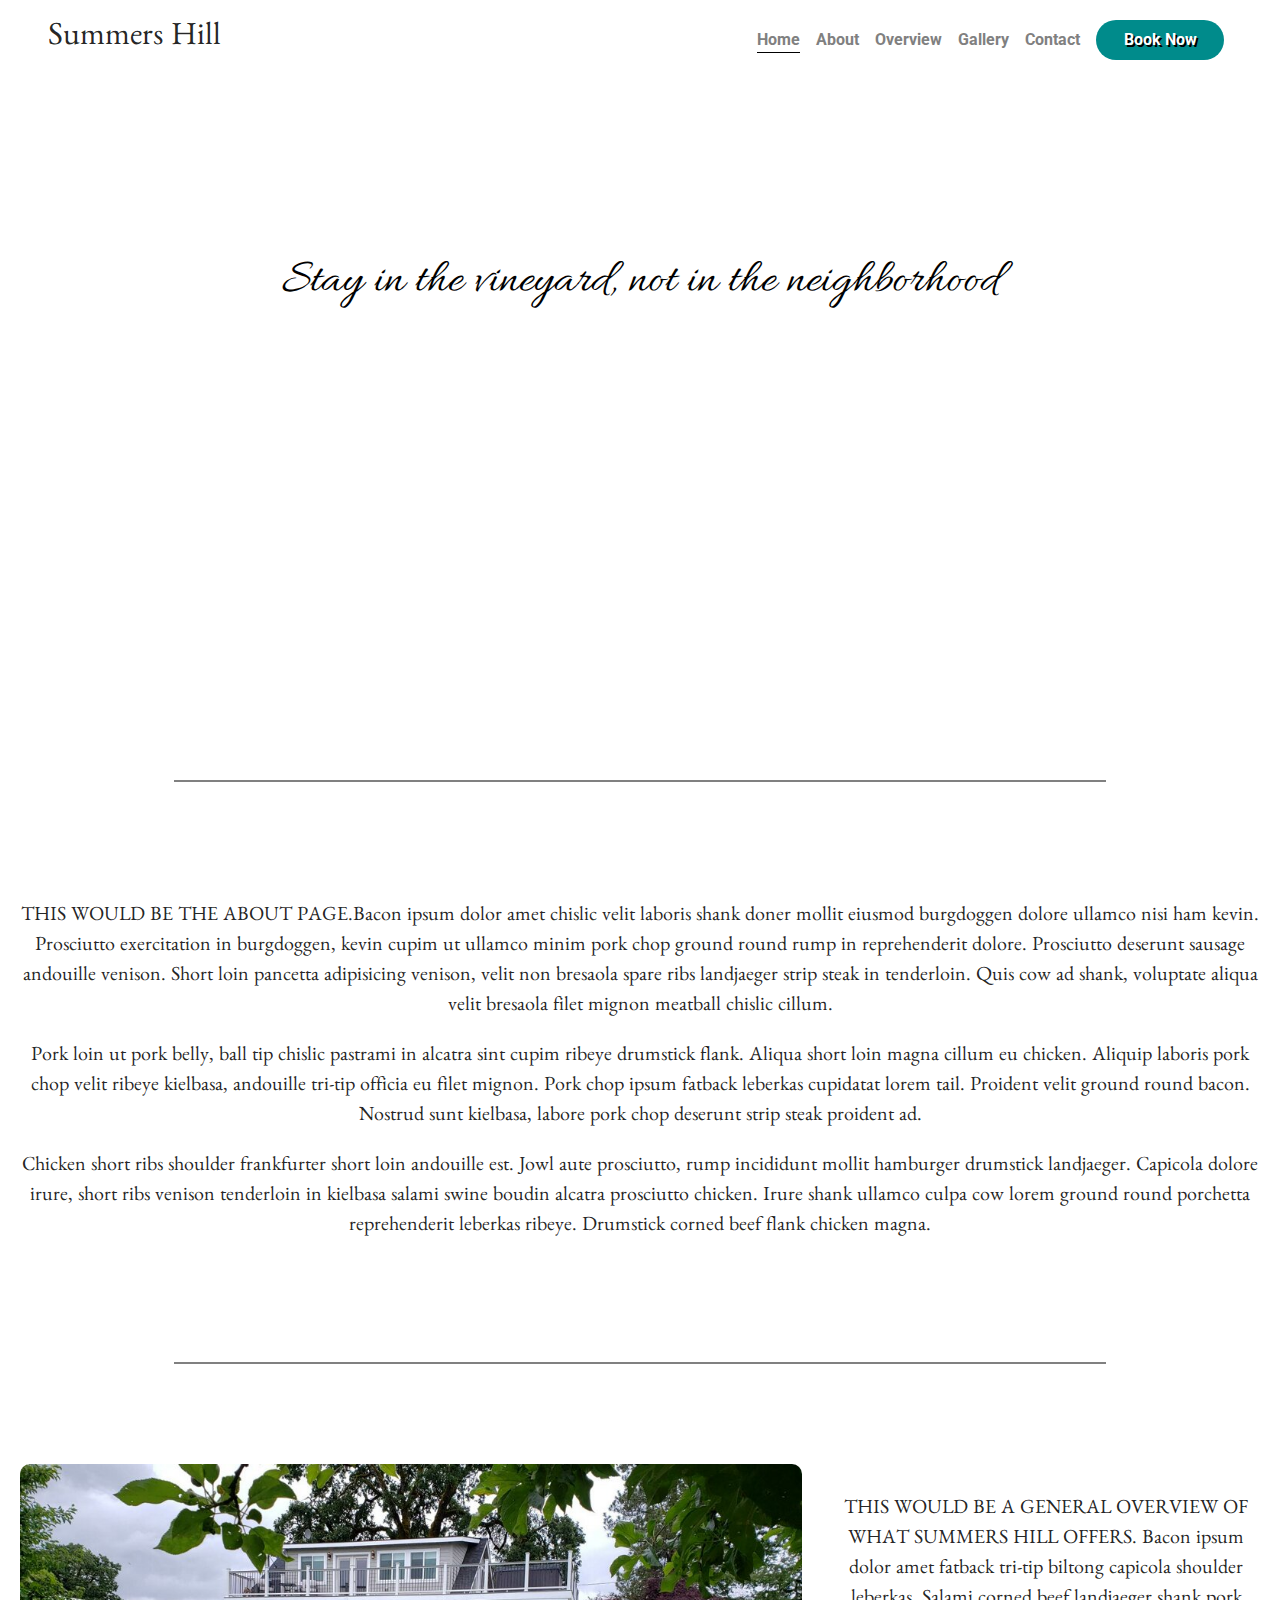
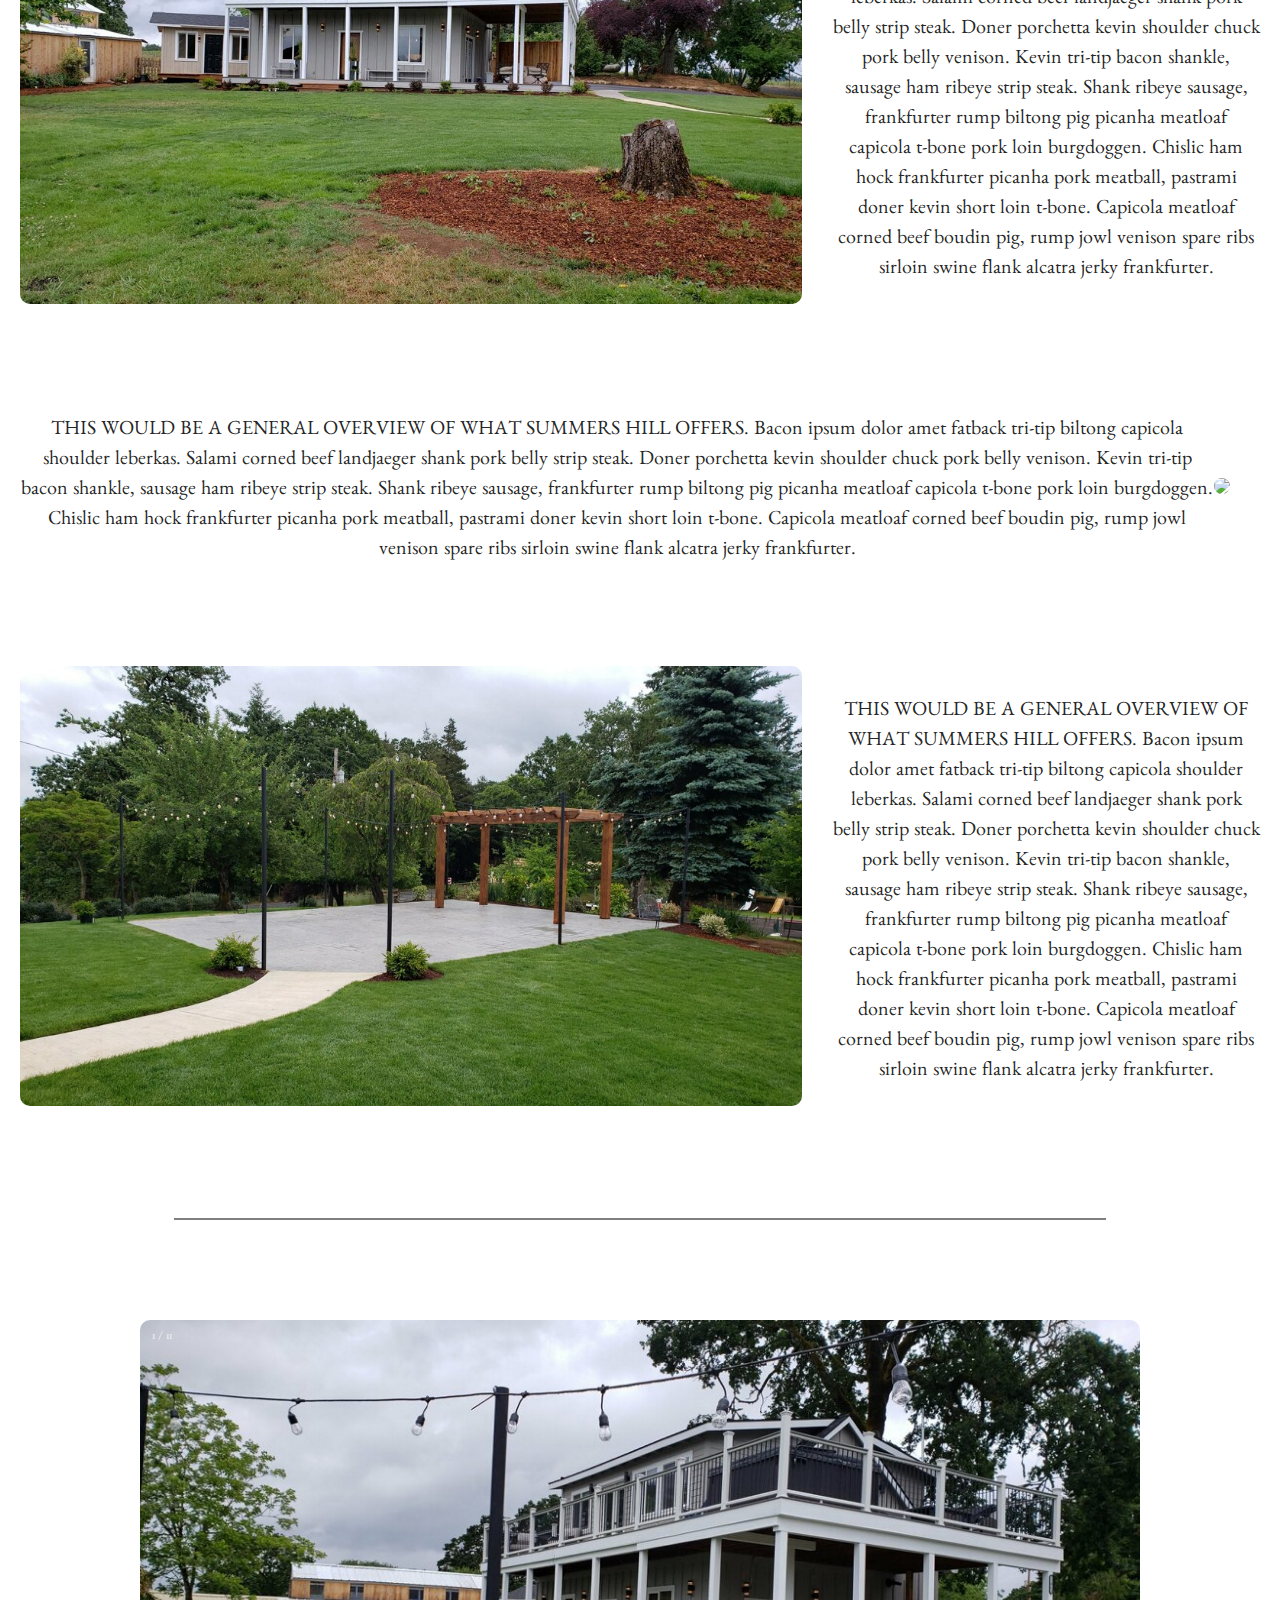
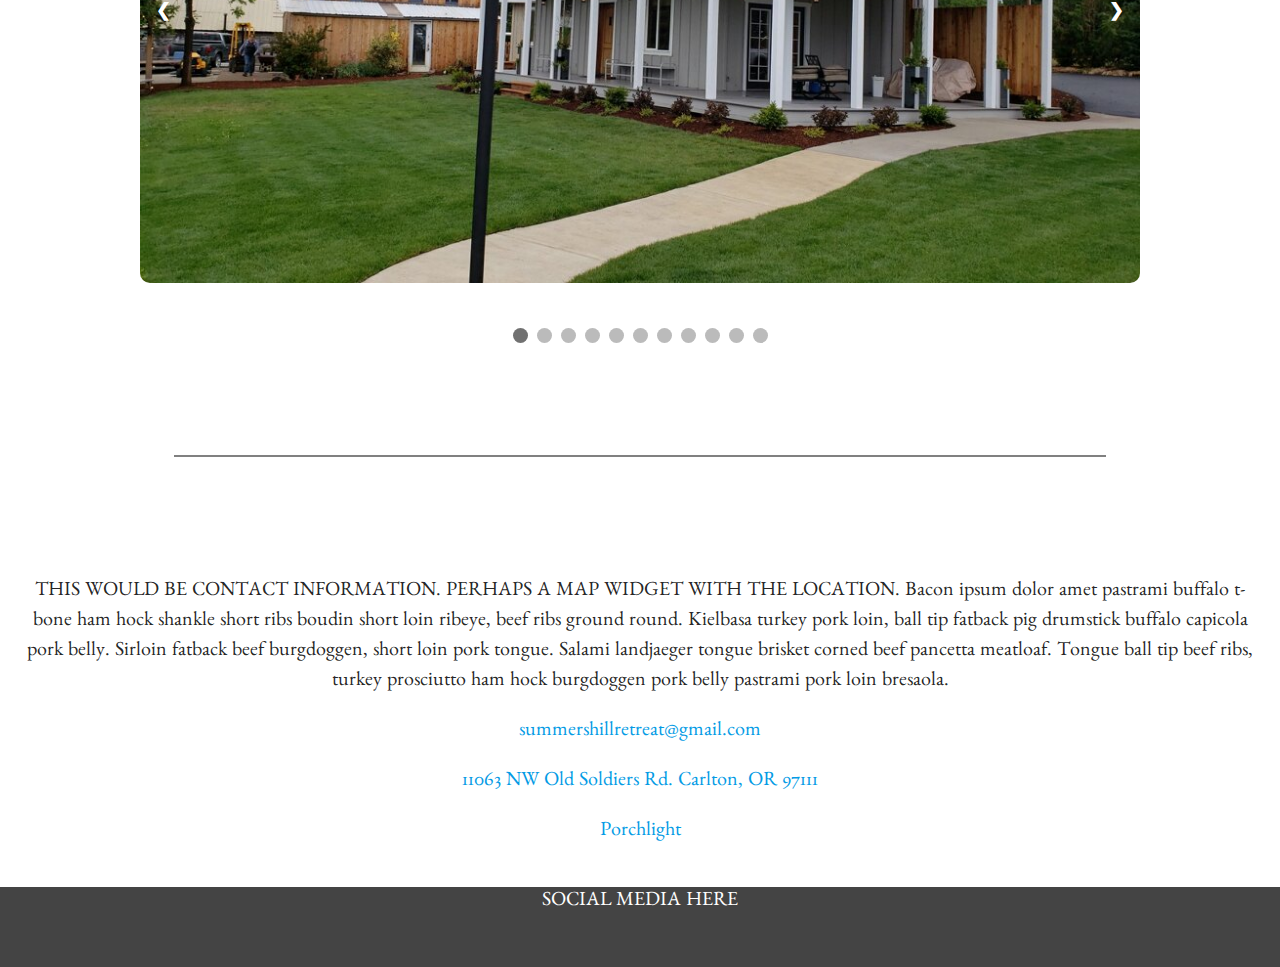
==== index.html @ 5afd0d0b "updated button size. corrected hover bug on mobile" ====
<!DOCTYPE html>
<html lang="en">
<head>
	<meta charset="utf-8">
	<meta name="viewport" content="width=device-width, initial-scale=1" />
	<link rel="stylesheet" href="https://cdnjs.cloudflare.com/ajax/libs/materialize/1.0.0/css/materialize.min.css">
	<link rel="preconnect" href="https://fonts.googleapis.com">
	<link rel="preconnect" href="https://fonts.gstatic.com" crossorigin>
	<link href="https://fonts.googleapis.com/css2?family=Allura&family=Benne&family=Roboto:wght@100;700&display=swap" rel="stylesheet"> 
	<link href="https://fonts.googleapis.com/icon?family=Material+Icons" rel="stylesheet">
	<link rel="stylesheet" href="css/normalize.css">
	<link rel="stylesheet" type="text/css" href="css/index.css">
	<meta name="viewport" content="width=device-width, initial-scale=1.0">
	<title></title>
</head>

<body  id="home" class="body">
	<div class="header">
		<div class="header-name">Summers Hill</div>
		<a href="#" data-target="mobile-demo" class="sidenav-trigger"><i class="side-nav-menu material-icons">menu</i></a>
		<ul id="nav">
			<li class="nav-item selected"><a href="#home">Home</a></li>
			<li class="nav-item"><a href="#about">About</a></li>
			<li class="nav-item"><a href="#overview">Overview</a></li>
			<li class="nav-item"><a href="#gallery">Gallery</a></li>
			<!-- NO REVIEWS YET
			<li class="nav-item"><a href="#reviews">Reviews</li> -->

			<li class="nav-item"><a href="#contact">Contact</a></li>
			<li id="nav-book-now"><a target="_blank" href="http://www.stayporchlight.com/summershill">Book Now</a></li>
		</ul>
	</div>
	<ul class="sidenav" id="mobile-demo">
		<li class="nav-item-header">Summers Hill<i class="side-nav-close sidenav-close material-icons">clear</i></li>
		<li class="nav-item"><a class="sidenav-close" href="#home">Home</a></li>
		<li class="nav-item"><a class="sidenav-close" href="#about">About</a></li>
		<li class="nav-item"><a class="sidenav-close" href="#overview">Overview</a></li>
		<li class="nav-item"><a class="sidenav-close" href="#gallery">Gallery</a></li>
		<!-- NO REVIEWS YET
		<li class="nav-item"><a class="sidenav-close" href="#reviews">Reviews</li> -->

		<li class="nav-item"><a class="sidenav-close" href="#contact">Contact</a></li>
		<li class="nav-item nav-book-now"><a class="sidenav-close" target="_blank" href="http://www.stayporchlight.com/summershill">Book Now</a></li>
	  </ul>
	  
	<div class="content">
		<section id="welcome">
			<p class="welcome-sign">Stay in the vineyard, not in the neighborhood</p>
		</section>
		<hr style="margin: 5em auto;"/>
		<section id="about">
			<p>THIS WOULD BE THE ABOUT PAGE.Bacon ipsum dolor amet chislic velit laboris shank doner mollit eiusmod burgdoggen dolore ullamco nisi ham kevin. Prosciutto exercitation in burgdoggen, kevin cupim ut ullamco minim pork chop ground round rump in reprehenderit dolore. Prosciutto deserunt sausage andouille venison. Short loin pancetta adipisicing venison, velit non bresaola spare ribs landjaeger strip steak in tenderloin. Quis cow ad shank, voluptate aliqua velit bresaola filet mignon meatball chislic cillum.</p>

			<p>Pork loin ut pork belly, ball tip chislic pastrami in alcatra sint cupim ribeye drumstick flank. Aliqua short loin magna cillum eu chicken. Aliquip laboris pork chop velit ribeye kielbasa, andouille tri-tip officia eu filet mignon. Pork chop ipsum fatback leberkas cupidatat lorem tail. Proident velit ground round bacon. Nostrud sunt kielbasa, labore pork chop deserunt strip steak proident ad.</p>
			
			<p>Chicken short ribs shoulder frankfurter short loin andouille est. Jowl aute prosciutto, rump incididunt mollit hamburger drumstick landjaeger. Capicola dolore irure, short ribs venison tenderloin in kielbasa salami swine boudin alcatra prosciutto chicken. Irure shank ullamco culpa cow lorem ground round porchetta reprehenderit leberkas ribeye. Drumstick corned beef flank chicken magna.</p>
		</section>
		<hr />
		<section id="overview">
			<div class="overview-content">        
				<div class="overview-image-container">
					<img src="./lib/assets/image4.jpg" class="overview-image"/>
				</div>
				<div class="overview-text">
					<p>THIS WOULD BE A GENERAL OVERVIEW OF WHAT SUMMERS HILL OFFERS. Bacon ipsum dolor amet fatback tri-tip biltong capicola shoulder leberkas. Salami corned beef landjaeger shank pork belly strip steak. Doner porchetta kevin shoulder chuck pork belly venison. Kevin tri-tip bacon shankle, sausage ham ribeye strip steak. Shank ribeye sausage, frankfurter rump biltong pig picanha meatloaf capicola t-bone pork loin burgdoggen. Chislic ham hock frankfurter picanha pork meatball, pastrami doner kevin short loin t-bone. Capicola meatloaf corned beef boudin pig, rump jowl venison spare ribs sirloin swine flank alcatra jerky frankfurter.</p>
				</div>
		   </div>
		   <div class="overview-content">        
				<div class="overview-text">
					<p>THIS WOULD BE A GENERAL OVERVIEW OF WHAT SUMMERS HILL OFFERS. Bacon ipsum dolor amet fatback tri-tip biltong capicola shoulder leberkas. Salami corned beef landjaeger shank pork belly strip steak. Doner porchetta kevin shoulder chuck pork belly venison. Kevin tri-tip bacon shankle, sausage ham ribeye strip steak. Shank ribeye sausage, frankfurter rump biltong pig picanha meatloaf capicola t-bone pork loin burgdoggen. Chislic ham hock frankfurter picanha pork meatball, pastrami doner kevin short loin t-bone. Capicola meatloaf corned beef boudin pig, rump jowl venison spare ribs sirloin swine flank alcatra jerky frankfurter.</p>
				</div>
				<div class="overview-image-container">
					<img src="./lib/assets/image1.jpg" class="overview-image overview-wierd-image overview-image-small"/>
				</div>
	   		</div>
			<div class="overview-content">        
				<div class="overview-image-container">
					<img src="./lib/assets/image3.jpg" class="overview-image"/>
				</div>
				<div class="overview-text">
					<!-- PERHAPS WHAT TO DO IN THE AREA -->
					<p>THIS WOULD BE A GENERAL OVERVIEW OF WHAT SUMMERS HILL OFFERS. Bacon ipsum dolor amet fatback tri-tip biltong capicola shoulder leberkas. Salami corned beef landjaeger shank pork belly strip steak. Doner porchetta kevin shoulder chuck pork belly venison. Kevin tri-tip bacon shankle, sausage ham ribeye strip steak. Shank ribeye sausage, frankfurter rump biltong pig picanha meatloaf capicola t-bone pork loin burgdoggen. Chislic ham hock frankfurter picanha pork meatball, pastrami doner kevin short loin t-bone. Capicola meatloaf corned beef boudin pig, rump jowl venison spare ribs sirloin swine flank alcatra jerky frankfurter.</p>
				</div>
		   </div>
		</section>
		<hr/>
		<section id="gallery">
			<!-- Slideshow container -->
			<div class="slideshow-container">

			<!-- Full-width images with number and caption text -->
			<div class="mySlides fade">
				<div class="numbertext">1 / 11</div>
				<img src="./lib/assets/image16.jpg" class="slide-image">
			</div>

			<div class="mySlides fade">
				<div class="numbertext">2 / 11</div>
				<img src="./lib/assets/image13.jpg" class="slide-image">
			</div>
			<div class="mySlides fade">
				<div class="numbertext">3/ 11</div>
				<img src="./lib/assets/image17.jpg" class="slide-image">
			</div>
			<div class="mySlides fade">
				<div class="numbertext">4 / 11</div>
				<img src="./lib/assets/image5.jpg" class="slide-image">
			</div>
			<div class="mySlides fade">
				<div class="numbertext">5 / 11</div>
				<img src="./lib/assets/image14.jpg" class="slide-image">
			</div>
			<div class="mySlides fade">
				<div class="numbertext">6 / 11</div>
				<img src="./lib/assets/image6.jpg" class="slide-image">
			</div>
			<div class="mySlides fade">
				<div class="numbertext">7 / 11</div>
				<img src="./lib/assets/image7.jpg" class="slide-image">
			</div>
			<div class="mySlides fade">
				<div class="numbertext">8 / 11</div>
				<img src="./lib/assets/image9.jpg" class="slide-image">
			</div>
			<div class="mySlides fade">
				<div class="numbertext">9 / 11</div>
				<img src="./lib/assets/image10.jpg" class="slide-image">
			</div>
			<div class="mySlides fade">
				<div class="numbertext">10 / 11</div>
				<img src="./lib/assets/image11.jpg" class="slide-image">
			</div>
			<div class="mySlides fade">
				<div class="numbertext">11 / 11</div>
				<img src="./lib/assets/image12.jpg" class="slide-image">
			</div>
			<!-- THIS IS THE WRONG SIZE AND BORKS THE LAYOUT -->
			<!-- <div class="mySlides fade">
				<div class="numbertext">12 / 12</div>
				<img src="./lib//assets/image15.jpg" class="slide-image">
			</div> -->

			<!-- Next and previous buttons -->
			<a class="prev" onclick="plusSlides(-1)">&#10094;</a>
			<a class="next" onclick="plusSlides(1)">&#10095;</a>
			</div>
			<br>

			<!-- The dots/circles -->
			<div style="text-align:center">
			<span class="dot" onclick="currentSlide(1)"></span>
			<span class="dot" onclick="currentSlide(2)"></span>
			<span class="dot" onclick="currentSlide(3)"></span>
			<span class="dot" onclick="currentSlide(4)"></span>
			<span class="dot" onclick="currentSlide(5)"></span>
			<span class="dot" onclick="currentSlide(6)"></span>
			<span class="dot" onclick="currentSlide(7)"></span>
			<span class="dot" onclick="currentSlide(8)"></span>
			<span class="dot" onclick="currentSlide(9)"></span>
			<span class="dot" onclick="currentSlide(10)"></span>
			<span class="dot" onclick="currentSlide(11)"></span>
			<!-- <span class="dot" onclick="currentSlide(12)"></span> -->

			</div>
		</section>
		<!-- <hr />
		<section id="reviews">
			<p>review</p>
		</section> -->
		<hr />
		<section id="contact">
			<!-- GOOGLE MAPS API -->
			<p>THIS WOULD BE CONTACT INFORMATION. PERHAPS A MAP WIDGET WITH THE LOCATION. Bacon ipsum dolor amet pastrami buffalo t-bone ham hock shankle short ribs boudin short loin ribeye, beef ribs ground round. Kielbasa turkey pork loin, ball tip fatback pig drumstick buffalo capicola pork belly. Sirloin fatback beef burgdoggen, short loin pork tongue. Salami landjaeger tongue brisket corned beef pancetta meatloaf. Tongue ball tip beef ribs, turkey prosciutto ham hock burgdoggen pork belly pastrami pork loin bresaola.</p>
			<div class="contact-info">
				<p><a href="mailto:summershillretreat@gmail.com">summershillretreat@gmail.com</a></p>
				<p><a target="_blank" href="http://maps.google.com/maps?q=11063%20NW%20Old%20Soldiers%20Rd.%20Carlton%2C%20OR%2097111%0A%20%20%0A%0A%0A%20%20%0A%0A%0A">11063 NW Old Soldiers Rd. Carlton, OR 97111</a></p>
				<p><a target="_blank" href="http://www.stayporchlight.com/summershill">Porchlight</a></p>
			</div>
			
		</section>
		<div id="toTop" class="icon-container">
			<div class="scrollBox">
				<i class="fas fa-chevron-up scrollToTop"></i>
			</div>
		</div>
	</div>
	<section class="footer">
		<p class="footer-social-media">SOCIAL MEDIA HERE</p>
	</section>
</body>
<script src="https://kit.fontawesome.com/b9767f36ed.js" crossorigin="anonymous"></script>
<script src="https://code.jquery.com/jquery-3.6.0.min.js" integrity="sha256-/xUj+3OJU5yExlq6GSYGSHk7tPXikynS7ogEvDej/m4=" crossorigin="anonymous"></script>
<script src="https://code.jquery.com/ui/1.12.1/jquery-ui.min.js" integrity="sha256-VazP97ZCwtekAsvgPBSUwPFKdrwD3unUfSGVYrahUqU=" crossorigin="anonymous"></script>
<script src="https://cdnjs.cloudflare.com/ajax/libs/materialize/1.0.0/js/materialize.min.js"></script>
<script type="text/javascript" src="js/index.js"></script>
<script>
	let navParent = $('#nav');
	let lastKnownScrollPosition = 0;
	let ticking = false;

	// REMOVE THIS WHEN THE PROF PHOTOS COME IN
	if ($(window).width() >= 768 ) {
		$('.overview-wierd-image').removeClass('overview-image-small');
	} else {
		$('.overview-wierd-image').addClass('overview-image-small');
	}

	// THROTTLE FOR THE SCROLL FUNCTIONALITY
	document.addEventListener('scroll', function(e) {
	lastKnownScrollPosition = window.scrollY;

	if($(window).scrollTop() > 100) {
			$('#toTop').fadeIn("slow");
		} else if($(window).scrollTop() === 0) {
			$('#toTop').fadeOut("slow");
		}

	if (!ticking) {
		window.setTimeout(function() {
			onScroll(lastKnownScrollPosition);
			ticking = false;
		}, 500);

		ticking = true;
	}
	});

	$('.scrollToTop').click(function() {
		$(window).scrollTop(0);
	})

	if ($(window).width() >= 769) {
		$('.scrollToTop').hover( function() {
			$(this).data('bounce', true); bounce($(this));
		}, function() {
			$(this).data('bounce', false);
		});
	}

	function bounce($elem) {
		$elem.effect('bounce', { times: 1, distance: 5 }, 500, function() {
			if ($(this).data('bounce')) bounce($elem);
			else $elem.stop();
		});
	}
	
	$('.nav-item').click(function() {
		navParent.find('.selected').removeClass('selected');
		$(this).addClass('selected');
	})

	var slideIndex = 1;
	showSlides(slideIndex);
	
	// Next/previous controls
	function plusSlides(n) {
	  showSlides(slideIndex += n);
	}
	
	// Thumbnail image controls
	function currentSlide(n) {
	  showSlides(slideIndex = n);
	}
	
	function showSlides(n) {
	  var i;
	  var slides = document.getElementsByClassName("mySlides");
	  var dots = document.getElementsByClassName("dot");
	  if (n > slides.length) {slideIndex = 1}
	  if (n < 1) {slideIndex = slides.length}
	  for (i = 0; i < slides.length; i++) {
		  slides[i].style.display = "none";
	  }
	  for (i = 0; i < dots.length; i++) {
		  dots[i].className = dots[i].className.replace(" active", "");
	  }
	  slides[slideIndex-1].style.display = "block";
	  dots[slideIndex-1].className += " active";
	}
		

	function onScroll(scrollPos){
		$('.nav-item').each(function () {
			var currLink = $(this);
			var refElement = $(currLink.find("a").attr("href"));
			if (refElement.position().top <= scrollPos + 300 && refElement.position().top + refElement.height() > scrollPos) {
				$('.nav-item').removeClass("selected");
				currLink.addClass("selected");
			}
			else{
				currLink.removeClass("selected");
			}
		});
		/* POSSIBLE HIDDEN HAMBURGER MENU ON SCROLL */
		// if ($(window).scrollTop() !== 0) {
		// 	$(".scroll-header").fadeTo(100, 1);
		// } else {
		// 	$(".scroll-header").fadeTo(100, 0)
		// }

		// THIS BREAKS SCROLL. DIG INTO IT FURTHER AND OPTIMIZE IT
		// if($('.nav-item').hasClass('selected')) {
			// const location = window.location.toString().split('#')[0];
        	// window.history.replaceState(null, null, location + $('.nav-item a').attr('href'));
			// window.location.hash = $('.nav-item a').attr('href');
		// }

	}

</script>
</html>
---- css/index.css ----
@media screen and (min-width: 320px) {
	* {
		box-sizing:border-box
	}
	hr {
		width: 75%;
		border: solid .5px gray;
		margin: 3em auto 3em auto;
	}
	.icon-container {
		padding-bottom: 2em;
		margin-top: 1em;
		text-align: center;
	}
	#toTop {
	    position: fixed;
		bottom: 0;
		right: 0;
		margin: 0 2em 0 0;
	}
	.scrollBox {
		width: 2.5em;
		height: 2.5em;
		margin: 0 auto;
		border-radius: 50%;
		display: flex;
		align-items: center;
		justify-content: center;
		background-color: rgba(189,208,209,0.5);
	}
	.scrollToTop:hover {
		cursor: pointer;
	}
	/* .body {
		margin: 0 1em;
	} */
	#body, #welcome {
		display: flex;
	}
	.body {
		flex-direction: column;
		justify-content: space-evenly;
	}
	.header {
		flex-direction: column;
		justify-content: space-evenly;
	}
	.header {
		display: flex;
	}
	.header {
		z-index: 7;
		height: 5em;
		flex-direction: row;
		justify-content: space-between;
		align-items: center;
		/* position: sticky; */
		top: 0;
		background: rgba(255, 255, 255, .8);
		padding: 0 2em;
		border-radius: 10px;
	}
	.header-name {
		font-family: 'Benne', serif;
		font-size: x-large;
	}
	#nav {
		display: none;
	}
	.sidenav .nav-item-header {
		padding: 0 0 0 32px;
		font-family: 'Benne', serif;
		font-size: x-large;
		border-bottom: solid 2px darkgray;
		display: flex;
		flex-direction: row;
		justify-content: space-between;
		align-items: baseline;
		line-height: 2;
	}
	.side-nav-close {
		cursor: pointer;
	}
	.side-nav-menu {
		color: #757575;
	}
	.sidenav .nav-item {
		font-family: 'Benne', serif;
	}
	.sidenav .nav-item a {
		font-size: large;
	}
	.sidenav .nav-book-now {
		background: #008B8B;
	}
	.sidenav .nav-book-now a {
		color: #fff;
	}
	.content {
		margin: 0 1em;
		display: flex;
		flex-direction: column;
		justify-content: space-between;
		min-height: 60em;
		font-family: 'Benne', serif;
		font-size: 20px;
	}
	#welcome {
		display: -webkit-box;
		display: -webkit-flex;
		display: -moz-box;
		display: -ms-flexbox;
		-webkit-flex-align: center;
		-ms-flex-align: center;
		-webkit-align-items: center;
		align-items: center;
		background-image: url('../lib/assets/pexels-david-1277181.jpg');
		background-repeat:no-repeat;
		background-size:cover;
		background-position:center;
		height: 25em;
		border-radius: 10px;
	}
	.welcome-sign {
		font-family: 'Allura', cursive;
		color: black;
		font-size: xx-large;
		/* text-shadow: -1px 0 white, 0 1px white, 1px 0 white, 0 -1px white; */
		left: 0;
		position: absolute;
		text-align: center;
		top: 22%;
		width: 100%;
		padding: 0 1em 0 1em;
	}
	#about {
		text-align: center;
	}
	#overview {
		display: flex;
		align-items: center;
		flex-direction: column;
	}
	.overview-content {
		display: flex;
		justify-content: space-between;
		flex-direction: column;
		align-items: center; 
	}
	.overview-content:not(:first-child) {
		margin-top: 2em;
	}
	.overview-image {
		height: 10em;
		border-radius: 10px;
	}
	/* REMOVE THIS WHEN WE GET THE PRO PICS */
	.overview-image-small {
		width: 17.75em;
	}
	.overview-text {
		display: flex;
		align-items: center;
		flex-direction: column;
		text-align: center;
	}
	/* Slideshow container */
	.slideshow-container {
	max-width: 1000px;
	position: relative;
	margin: auto;
	}

	/* slide images */
	.slide-image {
		width: 100%;
		border-radius: 10px;
	}
	/* Hide the images by default */
	.mySlides {
	display: none;
	}

	/* Next & previous buttons */
	.prev, .next {
	cursor: pointer;
	position: absolute;
	top: 50%;
	width: auto;
	margin-top: -22px;
	padding: 16px;
	color: white;
	font-weight: bold;
	font-size: 18px;
	transition: 0.6s ease;
	border-radius: 0 3px 3px 0;
	user-select: none;
	}

	/* Position the "next button" to the right */
	.next {
	right: 0;
	border-radius: 3px 0 0 3px;
	}

	/* On hover, add a black background color with a little bit see-through */
	.prev:hover, .next:hover {
	background-color: rgba(0,0,0,0.8);
	}

	/* Caption text */
	/* .text {
	color: #f2f2f2;
	font-size: 15px;
	padding: 8px 12px;
	position: absolute;
	bottom: 8px;
	width: 100%;
	text-align: center;
	} */

	/* Number text (1/3 etc) */
	.numbertext {
	color: #f2f2f2;
	font-size: 12px;
	padding: 8px 12px;
	position: absolute;
	top: 0;
	}

	/* The dots/bullets/indicators */
	.dot {
	cursor: pointer;
	height: 15px;
	width: 15px;
	margin: 0 2px;
	background-color: #bbb;
	border-radius: 50%;
	display: inline-block;
	transition: background-color 0.6s ease;
	}

	.active, .dot:hover {
	background-color: #717171;
	}

	/* Fading animation */
	.fade {
	-webkit-animation-name: fade;
	-webkit-animation-duration: 1.5s;
	animation-name: fade;
	animation-duration: 1.5s;
	}

	@-webkit-keyframes fade {
	from {opacity: .4}
	to {opacity: 1}
	}

	@keyframes fade {
	from {opacity: .4}
	to {opacity: 1}
	}
	#contact {
		text-align: center;
	}
	.contact-info {
		width: 100%;
		text-align: center;
	}
	.footer {
		width: 100%;
		height: 5em;
		background-color: #444444;
		text-align: center;
	}
	.footer-social-media {
		font-family: 'Benne', serif;
		font-size: 20px;
		color: #fff;
	}
}

@media screen and (min-width: 769px) {
	hr {
		margin: 5em auto 5em auto;
	}
	.icon-container {
		padding-bottom: 2em;
		margin-top: 3em;
	}
	.header {
		margin: 0 1em;
	}
	.sidenav-trigger {
		display: none;
	}
	#nav {
		display: flex;
	}
	.header-name {
		font-size: xx-large;
	}
	/* POSSIBLE HIDDEN HAMBURGER MENU ON SCROLL */
	/* .scroll-header {
		margin: 0;
		opacity: 0;
		top: 0;
		position: sticky;
	} */
	.selected {
		border-bottom: 1px solid black;
	}
	.nav-item:not(.selected):after {    
		background: none repeat scroll 0 0 transparent;
		bottom: 0;
		content: "";
		display: block;
		height: 1px;
		left: 50%;
		background:black;
		transition: width 0.3s ease 0s, left 0.3s ease 0s;
		width: 0;
	}
	.nav-item:not(.selected):hover:after { 
		width: 100%; 
		left: 0; 
	}
	.header #nav {
		flex-direction: row;
		list-style: none;
		justify-content: space-between;
		padding: 0;
		align-items: baseline;
	}
	.header #nav .nav-item, #nav-book-now {
		margin: 0 .5em;
		font-family: 'Roboto', sans-serif;
		font-weight: 700;
	}
	.header #nav .nav-item a, #nav-book-now a {
		text-decoration: none;
		color: gray;
	}
	#nav-book-now {
		cursor: pointer;
		background: #008B8B;
		padding: .5em;
		border-radius: 25px;
		width: 8em;
		text-align: center;
		transition: all .125s;
	}
	#nav-book-now:hover {
		-webkit-filter: brightness(0.8);
		-moz-filter: brightness(0.8);
		filter: brightness(0.8);
	}
	#nav-book-now a {
		color: #fff;
		text-shadow: 2px 2px black;
	}
	#welcome {
		height: 30em;
	}
	.welcome-sign {
		font-size: xxx-large;
		padding: 0;
	}
	.overview-image {
		height: 22em;
	}
	.overview-content {
		flex-direction: row;
		max-width: 75em;
	}
	.overview-content:not(:first-child) {
		margin-top: 4em;
	}
	.overview-image-container {
		margin-right: 1.5em;
	}

}
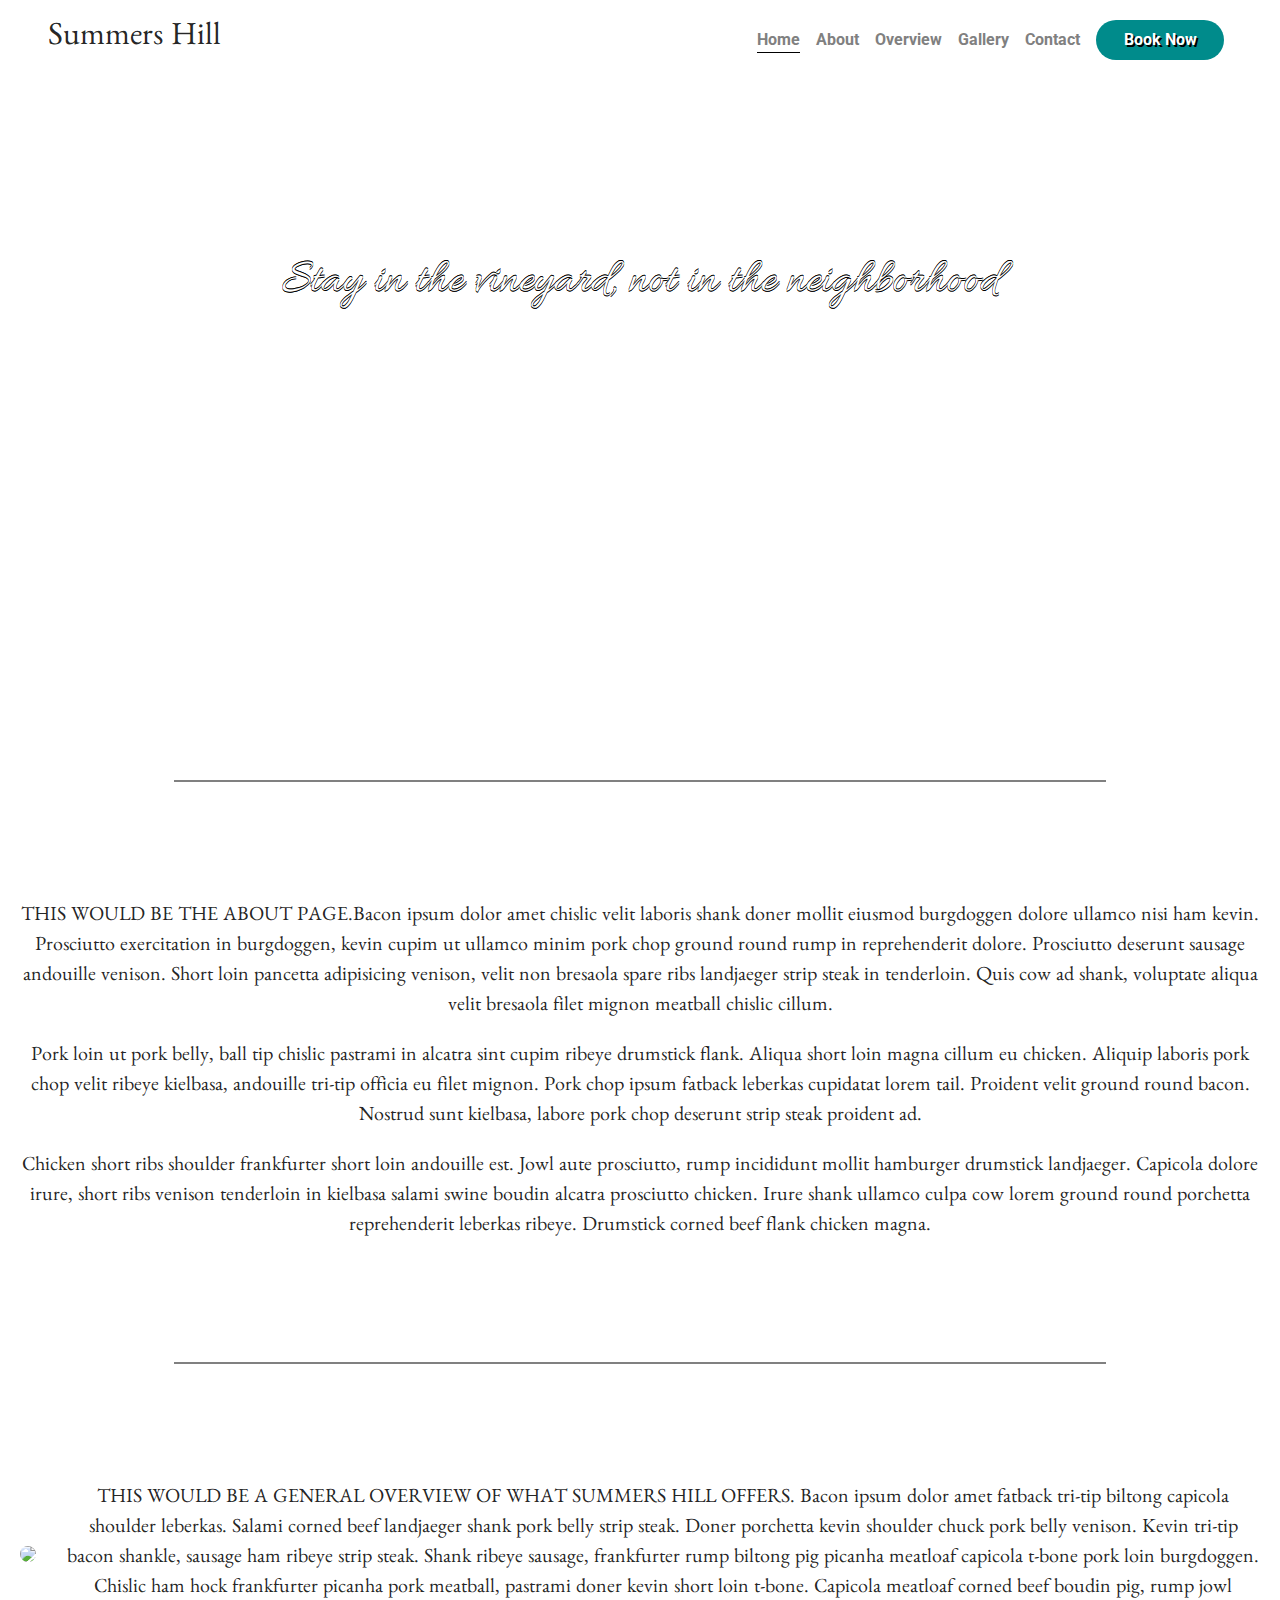
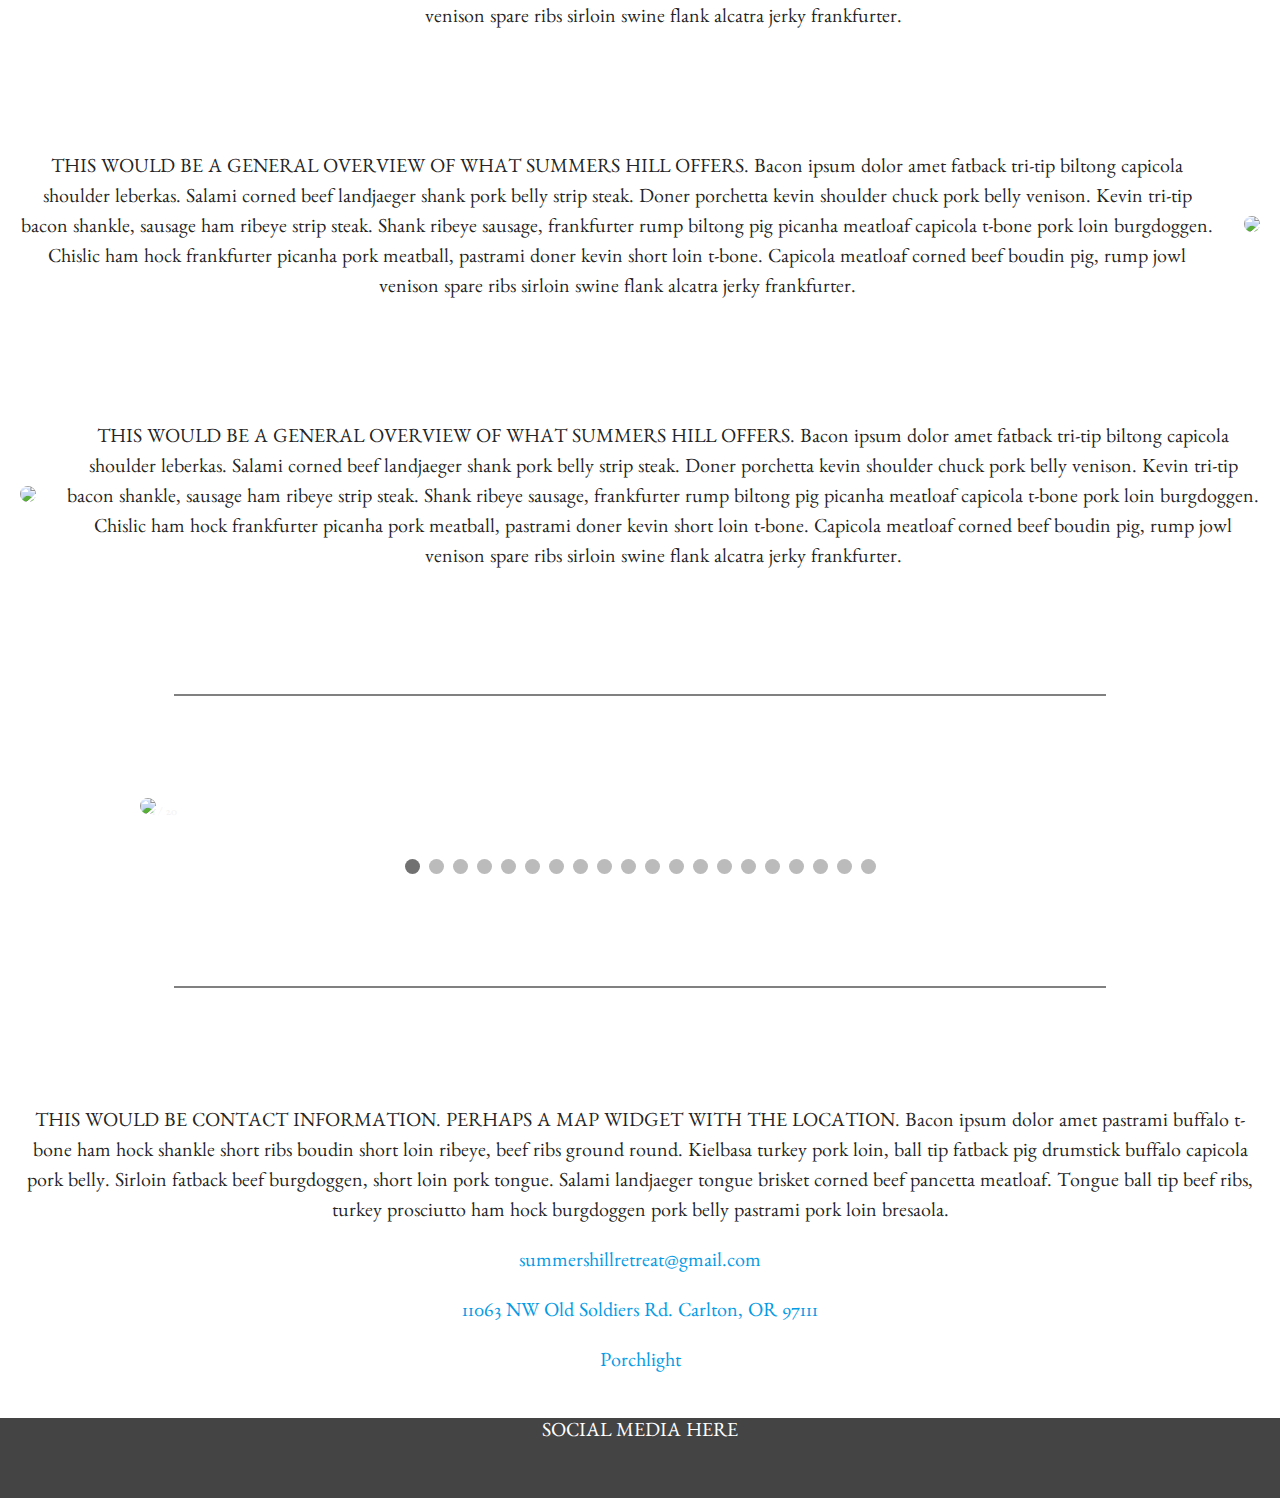
==== commit b91d2e8a: "updated images. tweaked sidenav" ====
--- a/index.html
+++ b/index.html
@@ -10,8 +10,15 @@
 	<link href="https://fonts.googleapis.com/icon?family=Material+Icons" rel="stylesheet">
 	<link rel="stylesheet" href="css/normalize.css">
 	<link rel="stylesheet" type="text/css" href="css/index.css">
+	<link rel="apple-touch-icon" sizes="60x60" href="./lib/assets/favicon_package_v0.16/apple-touch-icon.png">
+	<link rel="icon" type="image/png" sizes="32x32" href="./lib/assets/favicon_package_v0.16/favicon-32x32.png">
+	<link rel="icon" type="image/png" sizes="16x16" href="./lib/assets/favicon_package_v0.16/favicon-16x16.png">
+	<link rel="manifest" href="./lib/assets/favicon_package_v0.16/site.webmanifest">
+	<link rel="mask-icon" href="./lib/assets/favicon_package_v0.16/safari-pinned-tab.svg" color="#5bbad5">
+	<meta name="msapplication-TileColor" content="#da532c">
+	<meta name="theme-color" content="#ffffff">	
 	<meta name="viewport" content="width=device-width, initial-scale=1.0">
-	<title></title>
+	<title>Summers Hill Wine Country Retreat</title>
 </head>
 
 <body  id="home" class="body">
@@ -31,7 +38,8 @@
 		</ul>
 	</div>
 	<ul class="sidenav" id="mobile-demo">
-		<li class="nav-item-header">Summers Hill<i class="side-nav-close sidenav-close material-icons">clear</i></li>
+		<!-- REMOVED 'X' <i class="side-nav-close sidenav-close material-icons">clear</i> -->
+		<li class="nav-item-header">Summers Hill</li>
 		<li class="nav-item"><a class="sidenav-close" href="#home">Home</a></li>
 		<li class="nav-item"><a class="sidenav-close" href="#about">About</a></li>
 		<li class="nav-item"><a class="sidenav-close" href="#overview">Overview</a></li>
@@ -58,8 +66,8 @@
 		<hr />
 		<section id="overview">
 			<div class="overview-content">        
-				<div class="overview-image-container">
-					<img src="./lib/assets/image4.jpg" class="overview-image"/>
+				<div class="overview-image-container-right">
+					<img src="./lib/assets/Tony Gambino Photography-1014.jpg" class="overview-image"/>
 				</div>
 				<div class="overview-text">
 					<p>THIS WOULD BE A GENERAL OVERVIEW OF WHAT SUMMERS HILL OFFERS. Bacon ipsum dolor amet fatback tri-tip biltong capicola shoulder leberkas. Salami corned beef landjaeger shank pork belly strip steak. Doner porchetta kevin shoulder chuck pork belly venison. Kevin tri-tip bacon shankle, sausage ham ribeye strip steak. Shank ribeye sausage, frankfurter rump biltong pig picanha meatloaf capicola t-bone pork loin burgdoggen. Chislic ham hock frankfurter picanha pork meatball, pastrami doner kevin short loin t-bone. Capicola meatloaf corned beef boudin pig, rump jowl venison spare ribs sirloin swine flank alcatra jerky frankfurter.</p>
@@ -69,13 +77,13 @@
 				<div class="overview-text">
 					<p>THIS WOULD BE A GENERAL OVERVIEW OF WHAT SUMMERS HILL OFFERS. Bacon ipsum dolor amet fatback tri-tip biltong capicola shoulder leberkas. Salami corned beef landjaeger shank pork belly strip steak. Doner porchetta kevin shoulder chuck pork belly venison. Kevin tri-tip bacon shankle, sausage ham ribeye strip steak. Shank ribeye sausage, frankfurter rump biltong pig picanha meatloaf capicola t-bone pork loin burgdoggen. Chislic ham hock frankfurter picanha pork meatball, pastrami doner kevin short loin t-bone. Capicola meatloaf corned beef boudin pig, rump jowl venison spare ribs sirloin swine flank alcatra jerky frankfurter.</p>
 				</div>
-				<div class="overview-image-container">
-					<img src="./lib/assets/image1.jpg" class="overview-image overview-wierd-image overview-image-small"/>
+				<div class="overview-image-container-left">
+					<img src="./lib/assets/Tony Gambino Photography-1015.jpg" class="overview-image"/>
 				</div>
 	   		</div>
 			<div class="overview-content">        
-				<div class="overview-image-container">
-					<img src="./lib/assets/image3.jpg" class="overview-image"/>
+				<div class="overview-image-container-right">
+					<img src="./lib/assets/Tony Gambino Photography-1035.jpg" class="overview-image"/>
 				</div>
 				<div class="overview-text">
 					<!-- PERHAPS WHAT TO DO IN THE AREA -->
@@ -90,55 +98,86 @@
 
 			<!-- Full-width images with number and caption text -->
 			<div class="mySlides fade">
-				<div class="numbertext">1 / 11</div>
-				<img src="./lib/assets/image16.jpg" class="slide-image">
-			</div>
-
-			<div class="mySlides fade">
-				<div class="numbertext">2 / 11</div>
-				<img src="./lib/assets/image13.jpg" class="slide-image">
-			</div>
-			<div class="mySlides fade">
-				<div class="numbertext">3/ 11</div>
-				<img src="./lib/assets/image17.jpg" class="slide-image">
-			</div>
-			<div class="mySlides fade">
-				<div class="numbertext">4 / 11</div>
-				<img src="./lib/assets/image5.jpg" class="slide-image">
-			</div>
-			<div class="mySlides fade">
-				<div class="numbertext">5 / 11</div>
-				<img src="./lib/assets/image14.jpg" class="slide-image">
-			</div>
-			<div class="mySlides fade">
-				<div class="numbertext">6 / 11</div>
-				<img src="./lib/assets/image6.jpg" class="slide-image">
-			</div>
-			<div class="mySlides fade">
-				<div class="numbertext">7 / 11</div>
-				<img src="./lib/assets/image7.jpg" class="slide-image">
-			</div>
-			<div class="mySlides fade">
-				<div class="numbertext">8 / 11</div>
-				<img src="./lib/assets/image9.jpg" class="slide-image">
-			</div>
-			<div class="mySlides fade">
-				<div class="numbertext">9 / 11</div>
-				<img src="./lib/assets/image10.jpg" class="slide-image">
-			</div>
-			<div class="mySlides fade">
-				<div class="numbertext">10 / 11</div>
-				<img src="./lib/assets/image11.jpg" class="slide-image">
-			</div>
-			<div class="mySlides fade">
-				<div class="numbertext">11 / 11</div>
-				<img src="./lib/assets/image12.jpg" class="slide-image">
-			</div>
-			<!-- THIS IS THE WRONG SIZE AND BORKS THE LAYOUT -->
-			<!-- <div class="mySlides fade">
-				<div class="numbertext">12 / 12</div>
-				<img src="./lib//assets/image15.jpg" class="slide-image">
-			</div> -->
+				<div class="numbertext">1 / 20</div>
+				<img src="./lib/assets/Tony Gambino Photography-1001.jpg" class="slide-image">
+			</div>
+
+			<div class="mySlides fade">
+				<div class="numbertext">2 / 20</div>
+				<img src="./lib/assets/Tony Gambino Photography-1033.jpg" class="slide-image">
+			</div>
+			<div class="mySlides fade">
+				<div class="numbertext">3 / 20</div>
+				<img src="./lib/assets/Tony Gambino Photography-1034.jpg" class="slide-image">
+			</div>
+			<div class="mySlides fade">
+				<div class="numbertext">4 / 20</div>
+				<img src="./lib/assets/Tony Gambino Photography-1040.jpg" class="slide-image">
+			</div>
+			<div class="mySlides fade">
+				<div class="numbertext">5 / 20</div>
+				<img src="./lib/assets/Tony Gambino Photography-1042.jpg" class="slide-image">
+			</div>
+			<div class="mySlides fade">
+				<div class="numbertext">6 / 20</div>
+				<img src="./lib/assets/Tony Gambino Photography-1043.jpg" class="slide-image">
+			</div>
+			<div class="mySlides fade">
+				<div class="numbertext">7 / 20</div>
+				<img src="./lib/assets/Tony Gambino Photography-1044.jpg" class="slide-image">
+			</div>
+			<div class="mySlides fade">
+				<div class="numbertext">8 / 20</div>
+				<img src="./lib/assets/Tony Gambino Photography-1045.jpg" class="slide-image">
+			</div>
+			<div class="mySlides fade">
+				<div class="numbertext">9 / 20</div>
+				<img src="./lib/assets/Tony Gambino Photography-1046.jpg" class="slide-image">
+			</div>
+			<div class="mySlides fade">
+				<div class="numbertext">10 / 20</div>
+				<img src="./lib/assets/Tony Gambino Photography-1047.jpg" class="slide-image">
+			</div>
+			<div class="mySlides fade">
+				<div class="numbertext">11 / 20</div>
+				<img src="./lib/assets/Tony Gambino Photography-1048.jpg" class="slide-image">
+			</div>
+			<div class="mySlides fade">
+				<div class="numbertext">12 / 20</div>
+				<img src="./lib/assets/Tony Gambino Photography-1049.jpg" class="slide-image">
+			</div>
+			<div class="mySlides fade">
+				<div class="numbertext">13 / 20</div>
+				<img src="./lib/assets/Tony Gambino Photography-1050.jpg" class="slide-image">
+			</div>
+			<div class="mySlides fade">
+				<div class="numbertext">14 / 20</div>
+				<img src="./lib/assets/Tony Gambino Photography-1051.jpg" class="slide-image">
+			</div>
+			<div class="mySlides fade">
+				<div class="numbertext">15 / 20</div>
+				<img src="./lib/assets/Tony Gambino Photography-1052.jpg" class="slide-image">
+			</div>
+			<div class="mySlides fade">
+				<div class="numbertext">16 / 20</div>
+				<img src="./lib/assets/Tony Gambino Photography-1053.jpg" class="slide-image">
+			</div>
+			<div class="mySlides fade">
+				<div class="numbertext">17 / 20</div>
+				<img src="./lib/assets/Tony Gambino Photography-1054.jpg" class="slide-image">
+			</div>
+			<div class="mySlides fade">
+				<div class="numbertext">18 / 20</div>
+				<img src="./lib/assets/Tony Gambino Photography-1056.jpg" class="slide-image">
+			</div>
+			<div class="mySlides fade">
+				<div class="numbertext">20 / 20</div>
+				<img src="./lib/assets/Tony Gambino Photography-1058.jpg" class="slide-image">
+			</div>
+			<div class="mySlides fade">
+				<div class="numbertext">20 / 20</div>
+				<img src="./lib/assets/Tony Gambino Photography-1060.jpg" class="slide-image">
+			</div>
 
 			<!-- Next and previous buttons -->
 			<a class="prev" onclick="plusSlides(-1)">&#10094;</a>
@@ -159,6 +198,15 @@
 			<span class="dot" onclick="currentSlide(9)"></span>
 			<span class="dot" onclick="currentSlide(10)"></span>
 			<span class="dot" onclick="currentSlide(11)"></span>
+			<span class="dot" onclick="currentSlide(12)"></span>
+			<span class="dot" onclick="currentSlide(13)"></span>
+			<span class="dot" onclick="currentSlide(14)"></span>
+			<span class="dot" onclick="currentSlide(15)"></span>
+			<span class="dot" onclick="currentSlide(16)"></span>
+			<span class="dot" onclick="currentSlide(17)"></span>
+			<span class="dot" onclick="currentSlide(18)"></span>
+			<span class="dot" onclick="currentSlide(19)"></span>
+			<span class="dot" onclick="currentSlide(20)"></span>
 			<!-- <span class="dot" onclick="currentSlide(12)"></span> -->
 
 			</div>
@@ -169,6 +217,15 @@
 		</section> -->
 		<hr />
 		<section id="contact">
+			<!-- POSSIBLY ADD SOME IMAGES OF SURROUNDING CARLTON -->
+			<!-- <div class="contact-image-container">
+				<div>
+					<img src="./lib/assets/Tony Gambino Photography-1061.jpg" class="overview-image overview-wierd-image"/>
+				</div>
+				<div>
+					<img src="./lib/assets/Tony Gambino Photography-1062.jpg" class="overview-image overview-wierd-image"/>
+				</div>
+			</div> -->
 			<!-- GOOGLE MAPS API -->
 			<p>THIS WOULD BE CONTACT INFORMATION. PERHAPS A MAP WIDGET WITH THE LOCATION. Bacon ipsum dolor amet pastrami buffalo t-bone ham hock shankle short ribs boudin short loin ribeye, beef ribs ground round. Kielbasa turkey pork loin, ball tip fatback pig drumstick buffalo capicola pork belly. Sirloin fatback beef burgdoggen, short loin pork tongue. Salami landjaeger tongue brisket corned beef pancetta meatloaf. Tongue ball tip beef ribs, turkey prosciutto ham hock burgdoggen pork belly pastrami pork loin bresaola.</p>
 			<div class="contact-info">
@@ -198,13 +255,6 @@
 	let lastKnownScrollPosition = 0;
 	let ticking = false;
 
-	// REMOVE THIS WHEN THE PROF PHOTOS COME IN
-	if ($(window).width() >= 768 ) {
-		$('.overview-wierd-image').removeClass('overview-image-small');
-	} else {
-		$('.overview-wierd-image').addClass('overview-image-small');
-	}
-
 	// THROTTLE FOR THE SCROLL FUNCTIONALITY
 	document.addEventListener('scroll', function(e) {
 	lastKnownScrollPosition = window.scrollY;
@@ -225,15 +275,15 @@
 	}
 	});
 
-	$('.scrollToTop').click(function() {
+	$('.scrollBox').on("click", function() {
 		$(window).scrollTop(0);
 	})
 
 	if ($(window).width() >= 769) {
-		$('.scrollToTop').hover( function() {
-			$(this).data('bounce', true); bounce($(this));
+		$('.scrollBox').hover( function() {
+			$('.scrollToTop').data('bounce', true); bounce($('.scrollToTop'));
 		}, function() {
-			$(this).data('bounce', false);
+			$('.scrollToTop').data('bounce', false);
 		});
 	}
 
--- a/css/index.css
+++ b/css/index.css
@@ -28,7 +28,7 @@
 		justify-content: center;
 		background-color: rgba(189,208,209,0.5);
 	}
-	.scrollToTop:hover {
+	.scrollBox:hover {
 		cursor: pointer;
 	}
 	/* .body {
@@ -68,14 +68,10 @@
 		display: none;
 	}
 	.sidenav .nav-item-header {
-		padding: 0 0 0 32px;
+		padding: .5em 0 0 1em;
 		font-family: 'Benne', serif;
 		font-size: x-large;
 		border-bottom: solid 2px darkgray;
-		display: flex;
-		flex-direction: row;
-		justify-content: space-between;
-		align-items: baseline;
 		line-height: 2;
 	}
 	.side-nav-close {
@@ -114,7 +110,7 @@
 		-ms-flex-align: center;
 		-webkit-align-items: center;
 		align-items: center;
-		background-image: url('../lib/assets/pexels-david-1277181.jpg');
+		background-image: url('../lib/assets/Tony Gambino Photography-1016.jpg');
 		background-repeat:no-repeat;
 		background-size:cover;
 		background-position:center;
@@ -123,13 +119,14 @@
 	}
 	.welcome-sign {
 		font-family: 'Allura', cursive;
-		color: black;
+		color: #fff;
+		text-shadow: 0px -1px 0 #000, 0px -1px 0 #000, 0px 1px 0 #000, 0px 1px 0 #000;
 		font-size: xx-large;
 		/* text-shadow: -1px 0 white, 0 1px white, 1px 0 white, 0 -1px white; */
 		left: 0;
 		position: absolute;
 		text-align: center;
-		top: 22%;
+		top: 32%;
 		width: 100%;
 		padding: 0 1em 0 1em;
 	}
@@ -151,12 +148,8 @@
 		margin-top: 2em;
 	}
 	.overview-image {
-		height: 10em;
+		height: 11em;
 		border-radius: 10px;
-	}
-	/* REMOVE THIS WHEN WE GET THE PRO PICS */
-	.overview-image-small {
-		width: 17.75em;
 	}
 	.overview-text {
 		display: flex;
@@ -261,6 +254,10 @@
 	from {opacity: .4}
 	to {opacity: 1}
 	}
+	/* .contact-image-container {
+		display: flex;
+		flex-direction: column;
+	} */
 	#contact {
 		text-align: center;
 	}
@@ -366,6 +363,7 @@
 	.welcome-sign {
 		font-size: xxx-large;
 		padding: 0;
+		top: 22%;
 	}
 	.overview-image {
 		height: 22em;
@@ -377,8 +375,14 @@
 	.overview-content:not(:first-child) {
 		margin-top: 4em;
 	}
-	.overview-image-container {
+	.overview-image-container-right {
 		margin-right: 1.5em;
 	}
+	.overview-image-container-left {
+		margin-left: 1.5em;
+	}
+	/* .contact-image-container {
+		flex-direction: row;
+	} */
 
 }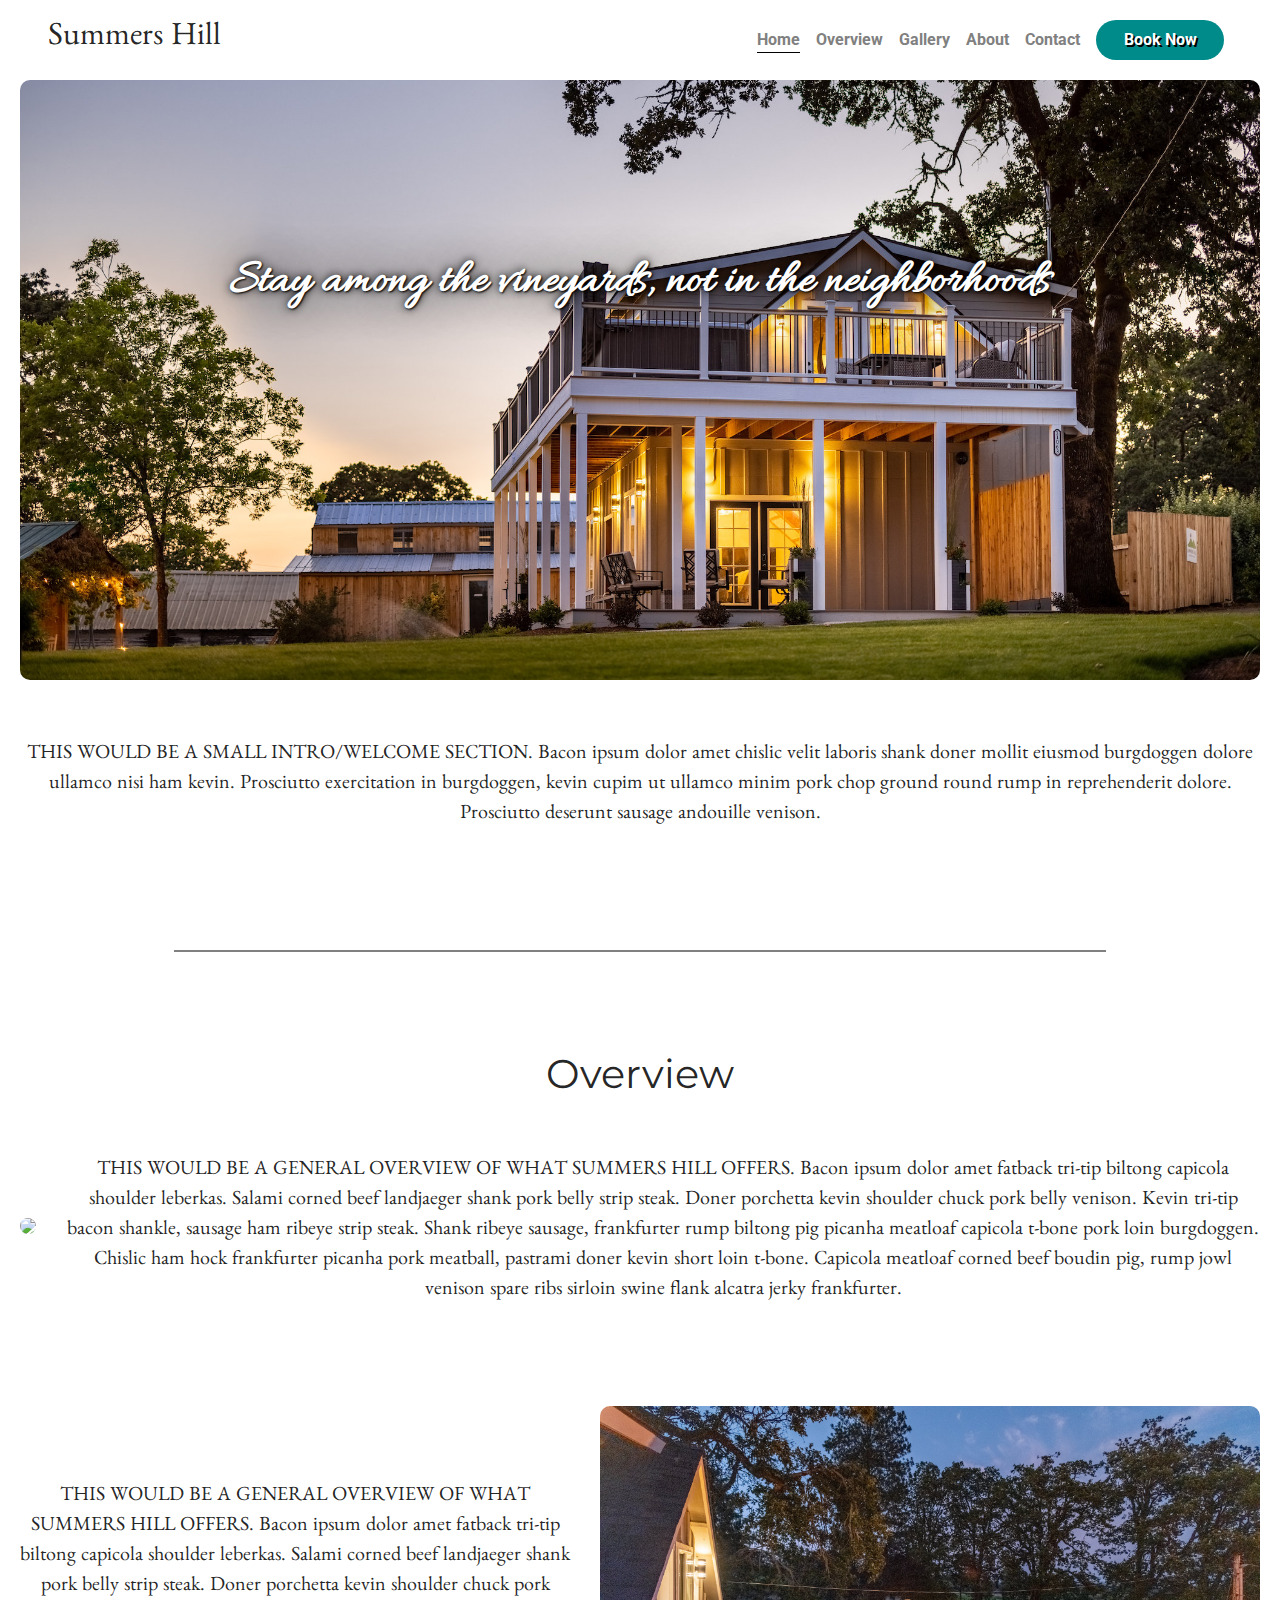
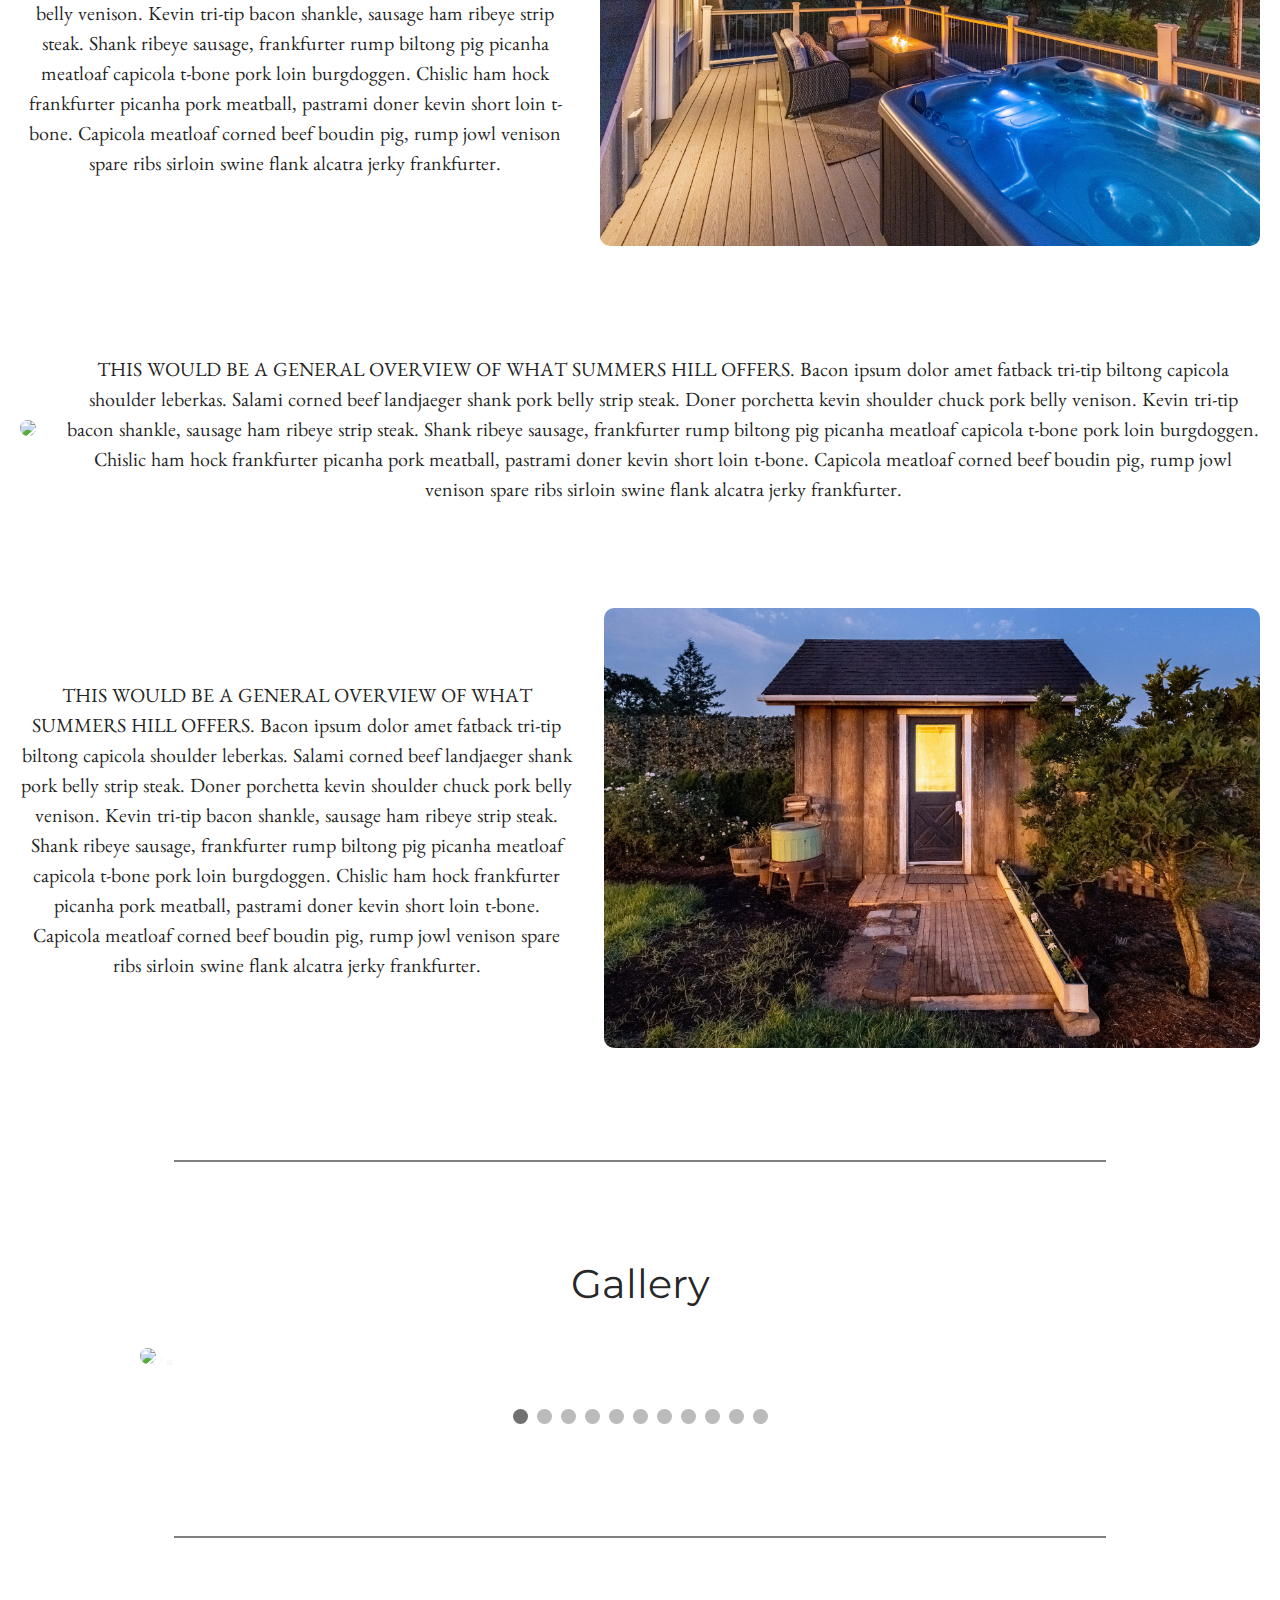
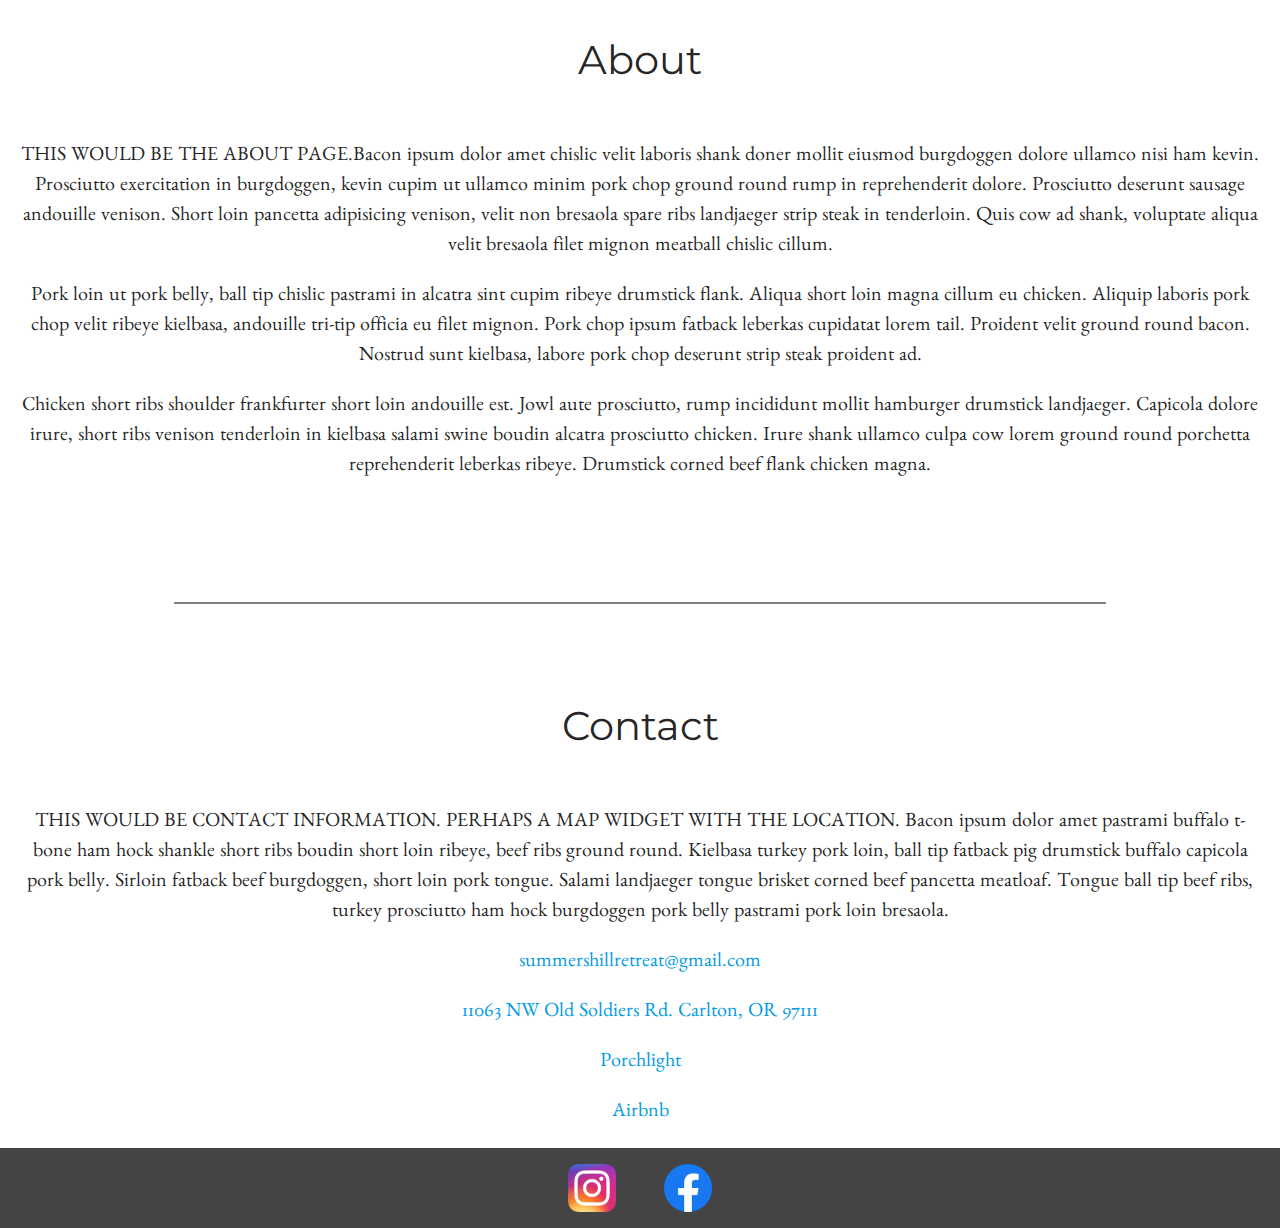
==== commit e55b83db: "added social, cleaned carousel, added headers, updated overview" ====
--- a/index.html
+++ b/index.html
@@ -6,7 +6,7 @@
 	<link rel="stylesheet" href="https://cdnjs.cloudflare.com/ajax/libs/materialize/1.0.0/css/materialize.min.css">
 	<link rel="preconnect" href="https://fonts.googleapis.com">
 	<link rel="preconnect" href="https://fonts.gstatic.com" crossorigin>
-	<link href="https://fonts.googleapis.com/css2?family=Allura&family=Benne&family=Roboto:wght@100;700&display=swap" rel="stylesheet"> 
+	<link href="https://fonts.googleapis.com/css2?family=Montserrat:wght@100&family=Allura&family=Benne&family=Roboto:wght@100;700&display=swap" rel="stylesheet"> 
 	<link href="https://fonts.googleapis.com/icon?family=Material+Icons" rel="stylesheet">
 	<link rel="stylesheet" href="css/normalize.css">
 	<link rel="stylesheet" type="text/css" href="css/index.css">
@@ -27,9 +27,9 @@
 		<a href="#" data-target="mobile-demo" class="sidenav-trigger"><i class="side-nav-menu material-icons">menu</i></a>
 		<ul id="nav">
 			<li class="nav-item selected"><a href="#home">Home</a></li>
-			<li class="nav-item"><a href="#about">About</a></li>
 			<li class="nav-item"><a href="#overview">Overview</a></li>
 			<li class="nav-item"><a href="#gallery">Gallery</a></li>
+			<li class="nav-item"><a href="#about">About</a></li>
 			<!-- NO REVIEWS YET
 			<li class="nav-item"><a href="#reviews">Reviews</li> -->
 
@@ -41,9 +41,9 @@
 		<!-- REMOVED 'X' <i class="side-nav-close sidenav-close material-icons">clear</i> -->
 		<li class="nav-item-header">Summers Hill</li>
 		<li class="nav-item"><a class="sidenav-close" href="#home">Home</a></li>
-		<li class="nav-item"><a class="sidenav-close" href="#about">About</a></li>
 		<li class="nav-item"><a class="sidenav-close" href="#overview">Overview</a></li>
 		<li class="nav-item"><a class="sidenav-close" href="#gallery">Gallery</a></li>
+		<li class="nav-item"><a class="sidenav-close" href="#about">About</a></li>
 		<!-- NO REVIEWS YET
 		<li class="nav-item"><a class="sidenav-close" href="#reviews">Reviews</li> -->
 
@@ -53,19 +53,15 @@
 	  
 	<div class="content">
 		<section id="welcome">
-			<p class="welcome-sign">Stay in the vineyard, not in the neighborhood</p>
-		</section>
-		<hr style="margin: 5em auto;"/>
-		<section id="about">
-			<p>THIS WOULD BE THE ABOUT PAGE.Bacon ipsum dolor amet chislic velit laboris shank doner mollit eiusmod burgdoggen dolore ullamco nisi ham kevin. Prosciutto exercitation in burgdoggen, kevin cupim ut ullamco minim pork chop ground round rump in reprehenderit dolore. Prosciutto deserunt sausage andouille venison. Short loin pancetta adipisicing venison, velit non bresaola spare ribs landjaeger strip steak in tenderloin. Quis cow ad shank, voluptate aliqua velit bresaola filet mignon meatball chislic cillum.</p>
-
-			<p>Pork loin ut pork belly, ball tip chislic pastrami in alcatra sint cupim ribeye drumstick flank. Aliqua short loin magna cillum eu chicken. Aliquip laboris pork chop velit ribeye kielbasa, andouille tri-tip officia eu filet mignon. Pork chop ipsum fatback leberkas cupidatat lorem tail. Proident velit ground round bacon. Nostrud sunt kielbasa, labore pork chop deserunt strip steak proident ad.</p>
-			
-			<p>Chicken short ribs shoulder frankfurter short loin andouille est. Jowl aute prosciutto, rump incididunt mollit hamburger drumstick landjaeger. Capicola dolore irure, short ribs venison tenderloin in kielbasa salami swine boudin alcatra prosciutto chicken. Irure shank ullamco culpa cow lorem ground round porchetta reprehenderit leberkas ribeye. Drumstick corned beef flank chicken magna.</p>
+			<p class="welcome-sign">Stay among the vineyards, not in the neighborhoods</p>
+		</section>
+		<section id="intro">
+			<p>THIS WOULD BE A SMALL INTRO/WELCOME SECTION. Bacon ipsum dolor amet chislic velit laboris shank doner mollit eiusmod burgdoggen dolore ullamco nisi ham kevin. Prosciutto exercitation in burgdoggen, kevin cupim ut ullamco minim pork chop ground round rump in reprehenderit dolore. Prosciutto deserunt sausage andouille venison.</p>
 		</section>
 		<hr />
+		<h1>Overview</h1>
 		<section id="overview">
-			<div class="overview-content">        
+			<div class="overview-content no-margin-top">
 				<div class="overview-image-container-right">
 					<img src="./lib/assets/Tony Gambino Photography-1014.jpg" class="overview-image"/>
 				</div>
@@ -73,15 +69,18 @@
 					<p>THIS WOULD BE A GENERAL OVERVIEW OF WHAT SUMMERS HILL OFFERS. Bacon ipsum dolor amet fatback tri-tip biltong capicola shoulder leberkas. Salami corned beef landjaeger shank pork belly strip steak. Doner porchetta kevin shoulder chuck pork belly venison. Kevin tri-tip bacon shankle, sausage ham ribeye strip steak. Shank ribeye sausage, frankfurter rump biltong pig picanha meatloaf capicola t-bone pork loin burgdoggen. Chislic ham hock frankfurter picanha pork meatball, pastrami doner kevin short loin t-bone. Capicola meatloaf corned beef boudin pig, rump jowl venison spare ribs sirloin swine flank alcatra jerky frankfurter.</p>
 				</div>
 		   </div>
-		   <div class="overview-content">        
+		   <div class="overview-content">
+				<div class="overview-image-container-left mobile">
+					<img src="./lib/assets/Tony Gambino Photography-1038.jpg" class="overview-image"/>
+				</div>
 				<div class="overview-text">
 					<p>THIS WOULD BE A GENERAL OVERVIEW OF WHAT SUMMERS HILL OFFERS. Bacon ipsum dolor amet fatback tri-tip biltong capicola shoulder leberkas. Salami corned beef landjaeger shank pork belly strip steak. Doner porchetta kevin shoulder chuck pork belly venison. Kevin tri-tip bacon shankle, sausage ham ribeye strip steak. Shank ribeye sausage, frankfurter rump biltong pig picanha meatloaf capicola t-bone pork loin burgdoggen. Chislic ham hock frankfurter picanha pork meatball, pastrami doner kevin short loin t-bone. Capicola meatloaf corned beef boudin pig, rump jowl venison spare ribs sirloin swine flank alcatra jerky frankfurter.</p>
 				</div>
-				<div class="overview-image-container-left">
-					<img src="./lib/assets/Tony Gambino Photography-1015.jpg" class="overview-image"/>
+				<div class="overview-image-container-left not-mobile">
+					<img src="./lib/assets/Tony Gambino Photography-1038.jpg" class="overview-image"/>
 				</div>
 	   		</div>
-			<div class="overview-content">        
+			<div class="overview-content">
 				<div class="overview-image-container-right">
 					<img src="./lib/assets/Tony Gambino Photography-1035.jpg" class="overview-image"/>
 				</div>
@@ -90,93 +89,70 @@
 					<p>THIS WOULD BE A GENERAL OVERVIEW OF WHAT SUMMERS HILL OFFERS. Bacon ipsum dolor amet fatback tri-tip biltong capicola shoulder leberkas. Salami corned beef landjaeger shank pork belly strip steak. Doner porchetta kevin shoulder chuck pork belly venison. Kevin tri-tip bacon shankle, sausage ham ribeye strip steak. Shank ribeye sausage, frankfurter rump biltong pig picanha meatloaf capicola t-bone pork loin burgdoggen. Chislic ham hock frankfurter picanha pork meatball, pastrami doner kevin short loin t-bone. Capicola meatloaf corned beef boudin pig, rump jowl venison spare ribs sirloin swine flank alcatra jerky frankfurter.</p>
 				</div>
 		   </div>
+		   <div class="overview-content">
+			<div class="overview-image-container-right mobile">
+				<img src="./lib/assets/Tony Gambino Photography-1059.jpg" class="overview-image"/>
+			</div>
+			<div class="overview-text">
+				<!-- PERHAPS WHAT TO DO IN THE AREA -->
+				<p>THIS WOULD BE A GENERAL OVERVIEW OF WHAT SUMMERS HILL OFFERS. Bacon ipsum dolor amet fatback tri-tip biltong capicola shoulder leberkas. Salami corned beef landjaeger shank pork belly strip steak. Doner porchetta kevin shoulder chuck pork belly venison. Kevin tri-tip bacon shankle, sausage ham ribeye strip steak. Shank ribeye sausage, frankfurter rump biltong pig picanha meatloaf capicola t-bone pork loin burgdoggen. Chislic ham hock frankfurter picanha pork meatball, pastrami doner kevin short loin t-bone. Capicola meatloaf corned beef boudin pig, rump jowl venison spare ribs sirloin swine flank alcatra jerky frankfurter.</p>
+			</div>
+			<div class="overview-image-container-left not-mobile">
+				<img src="./lib/assets/Tony Gambino Photography-1059.jpg" class="overview-image"/>
+			</div>
+	   </div>
 		</section>
 		<hr/>
+		<h1>Gallery</h1>
 		<section id="gallery">
 			<!-- Slideshow container -->
 			<div class="slideshow-container">
 
 			<!-- Full-width images with number and caption text -->
 			<div class="mySlides fade">
-				<div class="numbertext">1 / 20</div>
+				<div class="numbertext">1 / 11</div>
 				<img src="./lib/assets/Tony Gambino Photography-1001.jpg" class="slide-image">
 			</div>
 
 			<div class="mySlides fade">
-				<div class="numbertext">2 / 20</div>
+				<div class="numbertext">2 / 11</div>
 				<img src="./lib/assets/Tony Gambino Photography-1033.jpg" class="slide-image">
 			</div>
 			<div class="mySlides fade">
-				<div class="numbertext">3 / 20</div>
+				<div class="numbertext">3 / 11</div>
 				<img src="./lib/assets/Tony Gambino Photography-1034.jpg" class="slide-image">
 			</div>
 			<div class="mySlides fade">
-				<div class="numbertext">4 / 20</div>
+				<div class="numbertext">4 / 11</div>
 				<img src="./lib/assets/Tony Gambino Photography-1040.jpg" class="slide-image">
 			</div>
 			<div class="mySlides fade">
-				<div class="numbertext">5 / 20</div>
+				<div class="numbertext">5 / 11</div>
 				<img src="./lib/assets/Tony Gambino Photography-1042.jpg" class="slide-image">
 			</div>
 			<div class="mySlides fade">
-				<div class="numbertext">6 / 20</div>
+				<div class="numbertext">6 / 11</div>
+				<img src="./lib/assets/Tony Gambino Photography-1047.jpg" class="slide-image">
+			</div>
+			<div class="mySlides fade">
+				<div class="numbertext">7 / 11</div>
 				<img src="./lib/assets/Tony Gambino Photography-1043.jpg" class="slide-image">
 			</div>
 			<div class="mySlides fade">
-				<div class="numbertext">7 / 20</div>
-				<img src="./lib/assets/Tony Gambino Photography-1044.jpg" class="slide-image">
-			</div>
-			<div class="mySlides fade">
-				<div class="numbertext">8 / 20</div>
-				<img src="./lib/assets/Tony Gambino Photography-1045.jpg" class="slide-image">
-			</div>
-			<div class="mySlides fade">
-				<div class="numbertext">9 / 20</div>
-				<img src="./lib/assets/Tony Gambino Photography-1046.jpg" class="slide-image">
-			</div>
-			<div class="mySlides fade">
-				<div class="numbertext">10 / 20</div>
-				<img src="./lib/assets/Tony Gambino Photography-1047.jpg" class="slide-image">
-			</div>
-			<div class="mySlides fade">
-				<div class="numbertext">11 / 20</div>
-				<img src="./lib/assets/Tony Gambino Photography-1048.jpg" class="slide-image">
-			</div>
-			<div class="mySlides fade">
-				<div class="numbertext">12 / 20</div>
-				<img src="./lib/assets/Tony Gambino Photography-1049.jpg" class="slide-image">
-			</div>
-			<div class="mySlides fade">
-				<div class="numbertext">13 / 20</div>
+				<div class="numbertext">8 / 11</div>
 				<img src="./lib/assets/Tony Gambino Photography-1050.jpg" class="slide-image">
 			</div>
 			<div class="mySlides fade">
-				<div class="numbertext">14 / 20</div>
-				<img src="./lib/assets/Tony Gambino Photography-1051.jpg" class="slide-image">
-			</div>
-			<div class="mySlides fade">
-				<div class="numbertext">15 / 20</div>
+				<div class="numbertext">9 / 11</div>
 				<img src="./lib/assets/Tony Gambino Photography-1052.jpg" class="slide-image">
 			</div>
 			<div class="mySlides fade">
-				<div class="numbertext">16 / 20</div>
-				<img src="./lib/assets/Tony Gambino Photography-1053.jpg" class="slide-image">
-			</div>
-			<div class="mySlides fade">
-				<div class="numbertext">17 / 20</div>
+				<div class="numbertext">10 / 11</div>
 				<img src="./lib/assets/Tony Gambino Photography-1054.jpg" class="slide-image">
 			</div>
 			<div class="mySlides fade">
-				<div class="numbertext">18 / 20</div>
+				<div class="numbertext">11 / 11</div>
 				<img src="./lib/assets/Tony Gambino Photography-1056.jpg" class="slide-image">
-			</div>
-			<div class="mySlides fade">
-				<div class="numbertext">20 / 20</div>
-				<img src="./lib/assets/Tony Gambino Photography-1058.jpg" class="slide-image">
-			</div>
-			<div class="mySlides fade">
-				<div class="numbertext">20 / 20</div>
-				<img src="./lib/assets/Tony Gambino Photography-1060.jpg" class="slide-image">
 			</div>
 
 			<!-- Next and previous buttons -->
@@ -198,15 +174,6 @@
 			<span class="dot" onclick="currentSlide(9)"></span>
 			<span class="dot" onclick="currentSlide(10)"></span>
 			<span class="dot" onclick="currentSlide(11)"></span>
-			<span class="dot" onclick="currentSlide(12)"></span>
-			<span class="dot" onclick="currentSlide(13)"></span>
-			<span class="dot" onclick="currentSlide(14)"></span>
-			<span class="dot" onclick="currentSlide(15)"></span>
-			<span class="dot" onclick="currentSlide(16)"></span>
-			<span class="dot" onclick="currentSlide(17)"></span>
-			<span class="dot" onclick="currentSlide(18)"></span>
-			<span class="dot" onclick="currentSlide(19)"></span>
-			<span class="dot" onclick="currentSlide(20)"></span>
 			<!-- <span class="dot" onclick="currentSlide(12)"></span> -->
 
 			</div>
@@ -216,6 +183,16 @@
 			<p>review</p>
 		</section> -->
 		<hr />
+		<h1>About</h1>
+		<section id="about">
+			<p>THIS WOULD BE THE ABOUT PAGE.Bacon ipsum dolor amet chislic velit laboris shank doner mollit eiusmod burgdoggen dolore ullamco nisi ham kevin. Prosciutto exercitation in burgdoggen, kevin cupim ut ullamco minim pork chop ground round rump in reprehenderit dolore. Prosciutto deserunt sausage andouille venison. Short loin pancetta adipisicing venison, velit non bresaola spare ribs landjaeger strip steak in tenderloin. Quis cow ad shank, voluptate aliqua velit bresaola filet mignon meatball chislic cillum.</p>
+
+			<p>Pork loin ut pork belly, ball tip chislic pastrami in alcatra sint cupim ribeye drumstick flank. Aliqua short loin magna cillum eu chicken. Aliquip laboris pork chop velit ribeye kielbasa, andouille tri-tip officia eu filet mignon. Pork chop ipsum fatback leberkas cupidatat lorem tail. Proident velit ground round bacon. Nostrud sunt kielbasa, labore pork chop deserunt strip steak proident ad.</p>
+			
+			<p>Chicken short ribs shoulder frankfurter short loin andouille est. Jowl aute prosciutto, rump incididunt mollit hamburger drumstick landjaeger. Capicola dolore irure, short ribs venison tenderloin in kielbasa salami swine boudin alcatra prosciutto chicken. Irure shank ullamco culpa cow lorem ground round porchetta reprehenderit leberkas ribeye. Drumstick corned beef flank chicken magna.</p>
+		</section>
+		<hr />
+		<h1>Contact</h1>
 		<section id="contact">
 			<!-- POSSIBLY ADD SOME IMAGES OF SURROUNDING CARLTON -->
 			<!-- <div class="contact-image-container">
@@ -232,6 +209,7 @@
 				<p><a href="mailto:summershillretreat@gmail.com">summershillretreat@gmail.com</a></p>
 				<p><a target="_blank" href="http://maps.google.com/maps?q=11063%20NW%20Old%20Soldiers%20Rd.%20Carlton%2C%20OR%2097111%0A%20%20%0A%0A%0A%20%20%0A%0A%0A">11063 NW Old Soldiers Rd. Carlton, OR 97111</a></p>
 				<p><a target="_blank" href="http://www.stayporchlight.com/summershill">Porchlight</a></p>
+				<p><a target="_blank" href="https://abnb.me/rTNzuC3GBhb">Airbnb</a></p>
 			</div>
 			
 		</section>
@@ -242,7 +220,14 @@
 		</div>
 	</div>
 	<section class="footer">
-		<p class="footer-social-media">SOCIAL MEDIA HERE</p>
+		<div class="insta-container">
+			<a target="_blank" href="https://www.instagram.com/summershillwinecountryretreat/">
+				<img src="./lib/assets/insta_icon.png" class="insta" />
+			</a>
+		</div>
+		<div class="facebook-container">
+			<img src="./lib/assets/facebook_icon.png" class="facebook" />
+		</div>
 	</section>
 </body>
 <script src="https://kit.fontawesome.com/b9767f36ed.js" crossorigin="anonymous"></script>
--- a/css/index.css
+++ b/css/index.css
@@ -6,6 +6,10 @@
 		width: 75%;
 		border: solid .5px gray;
 		margin: 3em auto 3em auto;
+	}
+	h1 {
+		font-family: 'Montserrat', sans-serif;
+		margin: 0 auto 1em auto;
 	}
 	.icon-container {
 		padding-bottom: 2em;
@@ -31,9 +35,6 @@
 	.scrollBox:hover {
 		cursor: pointer;
 	}
-	/* .body {
-		margin: 0 1em;
-	} */
 	#body, #welcome {
 		display: flex;
 	}
@@ -110,28 +111,31 @@
 		-ms-flex-align: center;
 		-webkit-align-items: center;
 		align-items: center;
-		background-image: url('../lib/assets/Tony Gambino Photography-1016.jpg');
+		background-image: url('../lib/assets/Tony Gambino Photography-1002.jpg');
 		background-repeat:no-repeat;
 		background-size:cover;
-		background-position:center;
+		background-position:bottom;
 		height: 25em;
 		border-radius: 10px;
 	}
 	.welcome-sign {
 		font-family: 'Allura', cursive;
 		color: #fff;
-		text-shadow: 0px -1px 0 #000, 0px -1px 0 #000, 0px 1px 0 #000, 0px 1px 0 #000;
+		font-weight: bolder;
 		font-size: xx-large;
-		/* text-shadow: -1px 0 white, 0 1px white, 1px 0 white, 0 -1px white; */
+		text-shadow: 1px 1px 2px black, 0 0 1em black, 0 0 0.2em black;
 		left: 0;
 		position: absolute;
 		text-align: center;
-		top: 32%;
+		top: 22%;
 		width: 100%;
 		padding: 0 1em 0 1em;
 	}
-	#about {
-		text-align: center;
+	#intro, #about, #overview, #contact {
+		text-align: center;
+	}
+	#intro {
+		margin: 1em auto auto auto;
 	}
 	#overview {
 		display: flex;
@@ -144,18 +148,20 @@
 		flex-direction: column;
 		align-items: center; 
 	}
-	.overview-content:not(:first-child) {
+	.overview-content:not(.no-margin-top) {
 		margin-top: 2em;
 	}
 	.overview-image {
 		height: 11em;
 		border-radius: 10px;
 	}
+	.not-mobile {
+		display: none;
+	}
 	.overview-text {
 		display: flex;
 		align-items: center;
 		flex-direction: column;
-		text-align: center;
 	}
 	/* Slideshow container */
 	.slideshow-container {
@@ -258,9 +264,6 @@
 		display: flex;
 		flex-direction: column;
 	} */
-	#contact {
-		text-align: center;
-	}
 	.contact-info {
 		width: 100%;
 		text-align: center;
@@ -270,11 +273,16 @@
 		height: 5em;
 		background-color: #444444;
 		text-align: center;
-	}
-	.footer-social-media {
-		font-family: 'Benne', serif;
-		font-size: 20px;
-		color: #fff;
+		display: flex;
+		flex-direction: row;
+		justify-content: center;
+		padding: 1em;
+	}
+	.insta, .facebook {
+		width: 3em;
+	}
+	.insta {
+		margin-right: 1em;
 	}
 }
 
@@ -365,14 +373,23 @@
 		padding: 0;
 		top: 22%;
 	}
+	#intro {
+		margin: 2em auto auto auto;
+	}
 	.overview-image {
 		height: 22em;
+	}
+	.mobile {
+		display: none;
+	}
+	.not-mobile {
+		display: inline;
 	}
 	.overview-content {
 		flex-direction: row;
 		max-width: 75em;
 	}
-	.overview-content:not(:first-child) {
+	.overview-content:not(.no-margin-top) {
 		margin-top: 4em;
 	}
 	.overview-image-container-right {
@@ -381,8 +398,8 @@
 	.overview-image-container-left {
 		margin-left: 1.5em;
 	}
-	/* .contact-image-container {
-		flex-direction: row;
-	} */
+	.insta {
+		margin-right: 3em;
+	}
 
 }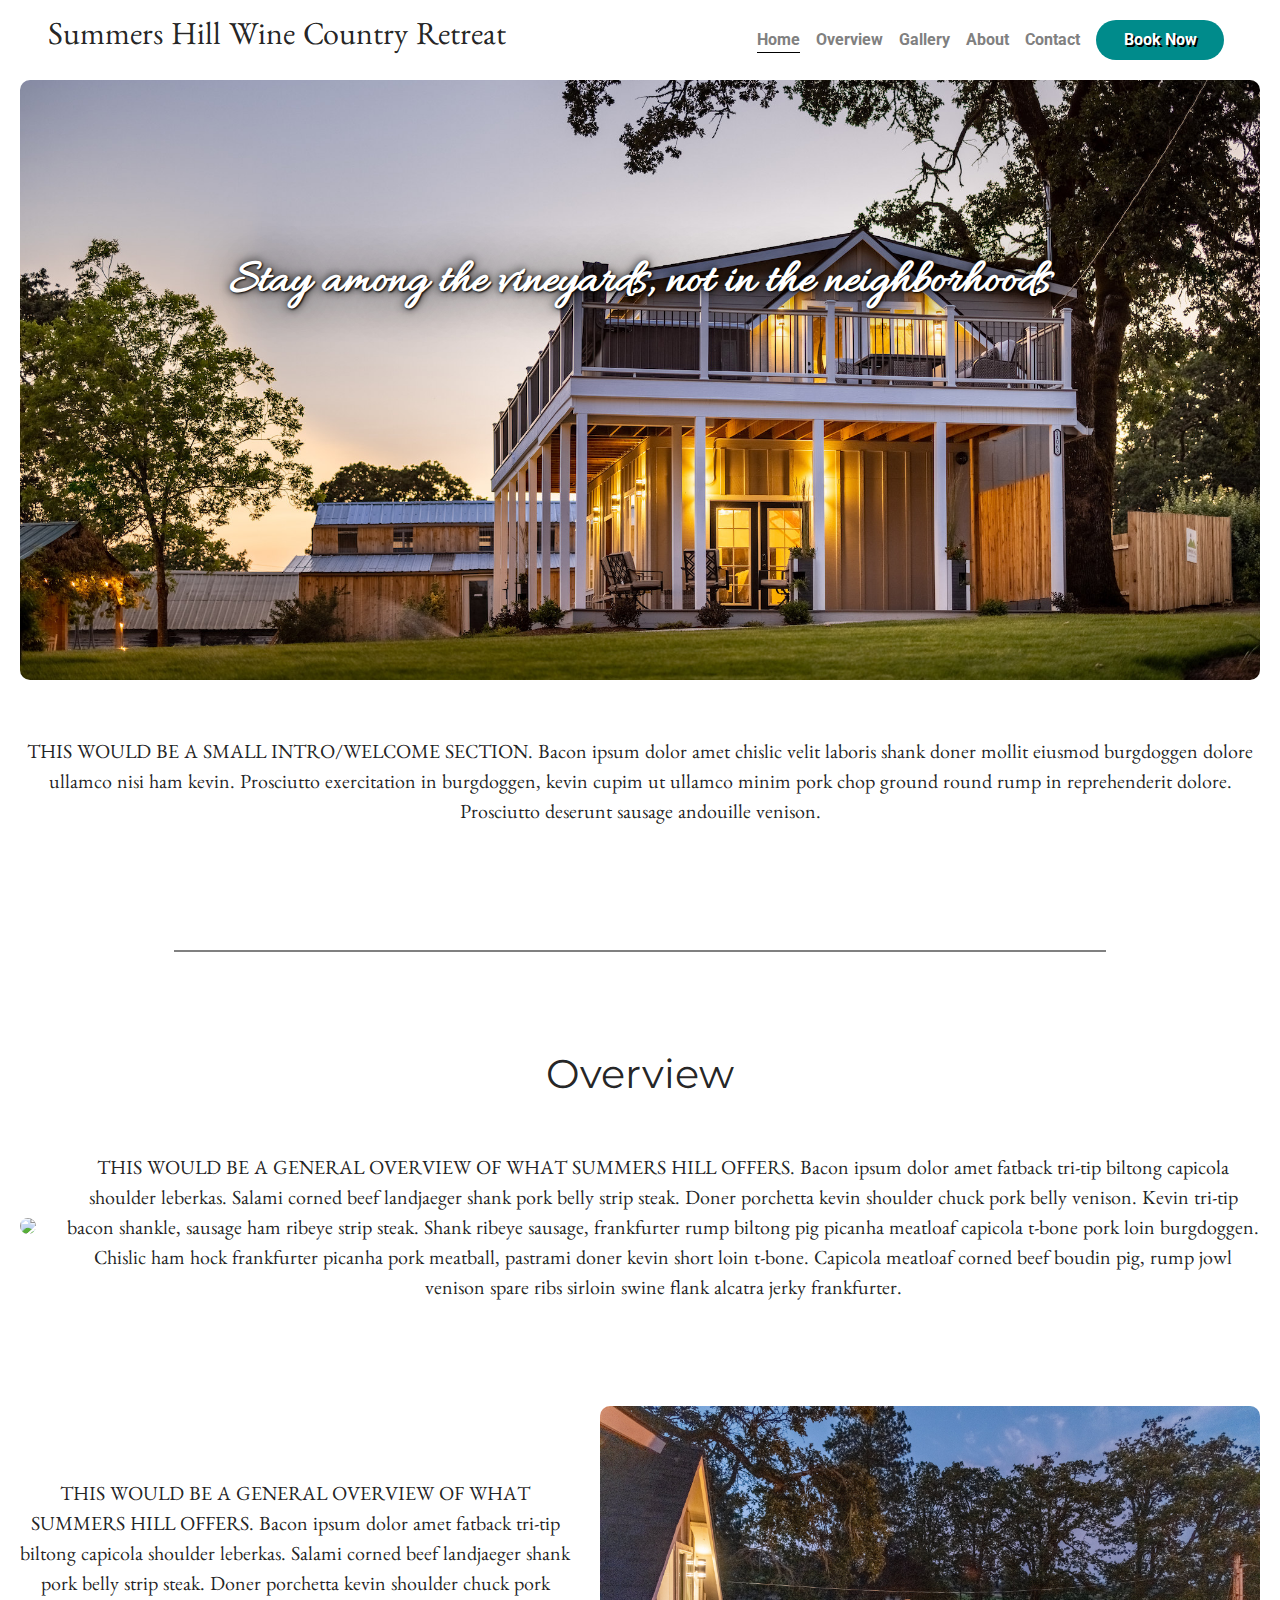
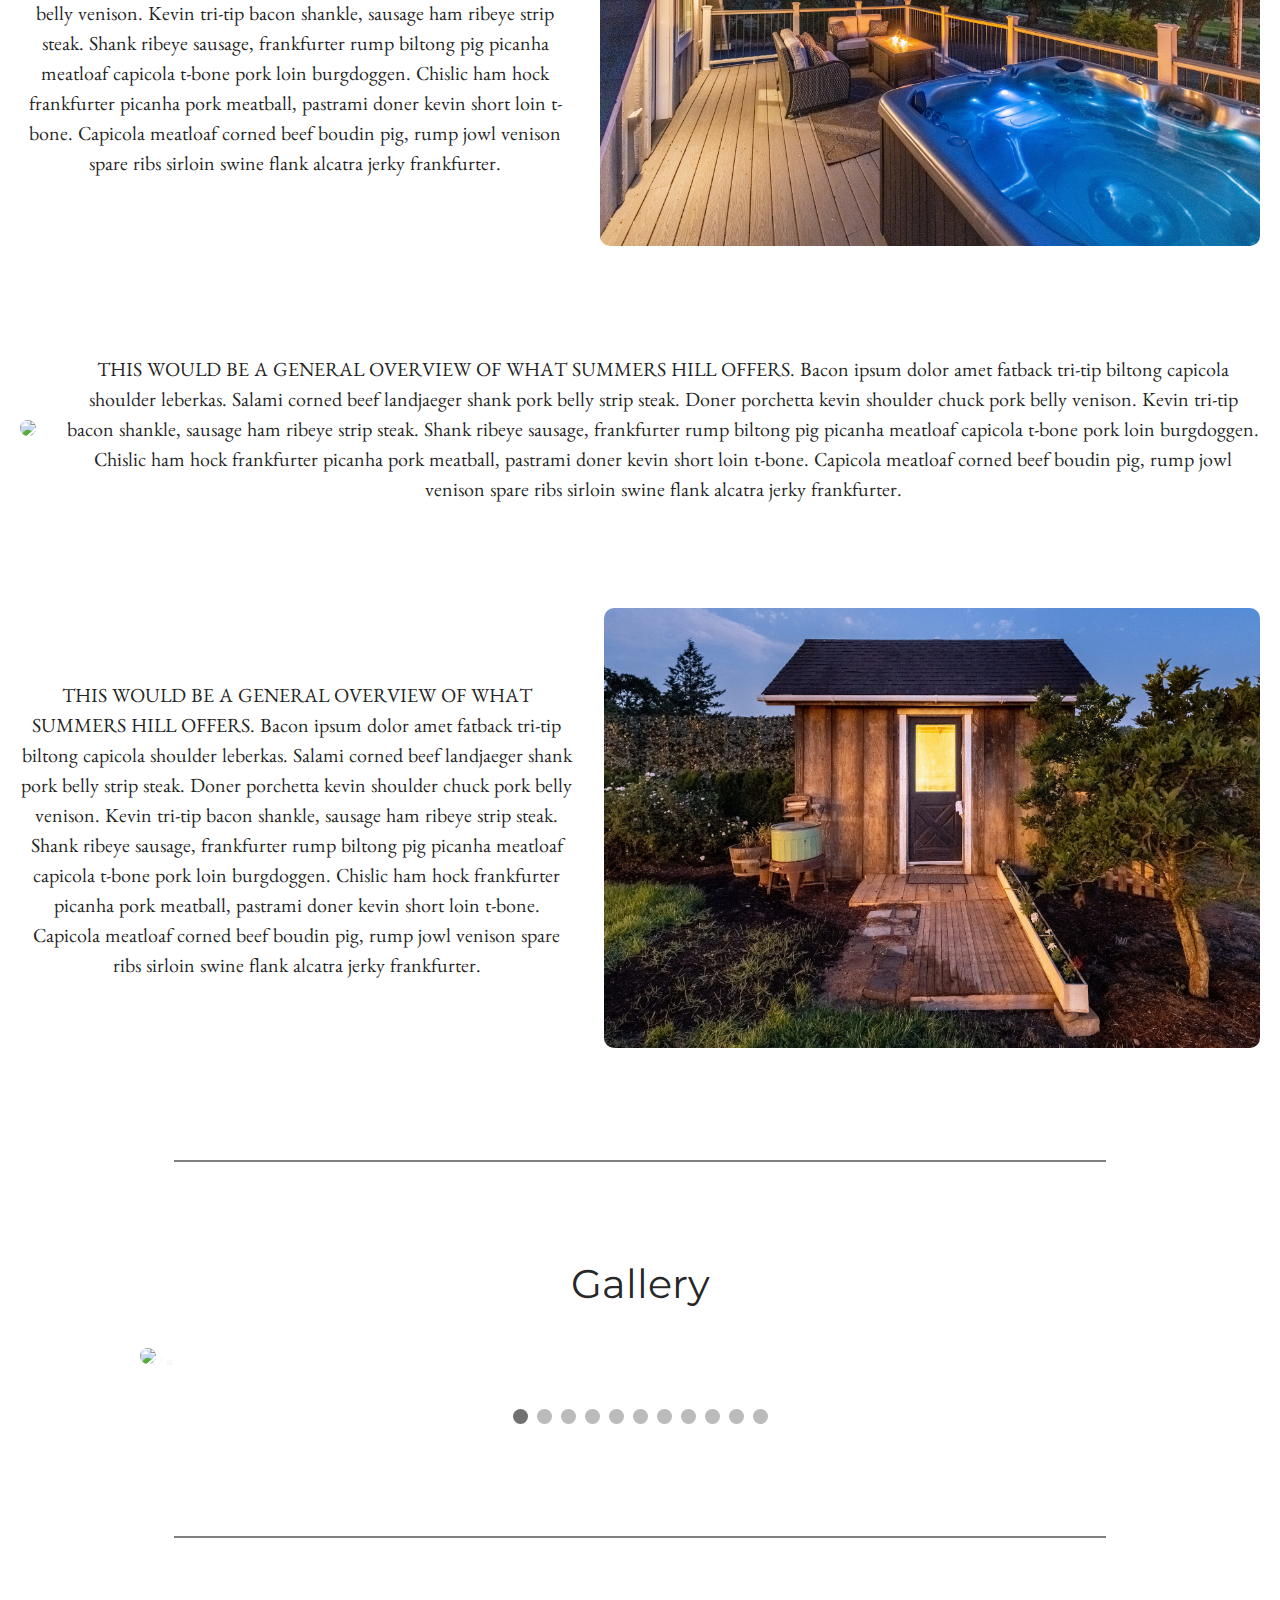
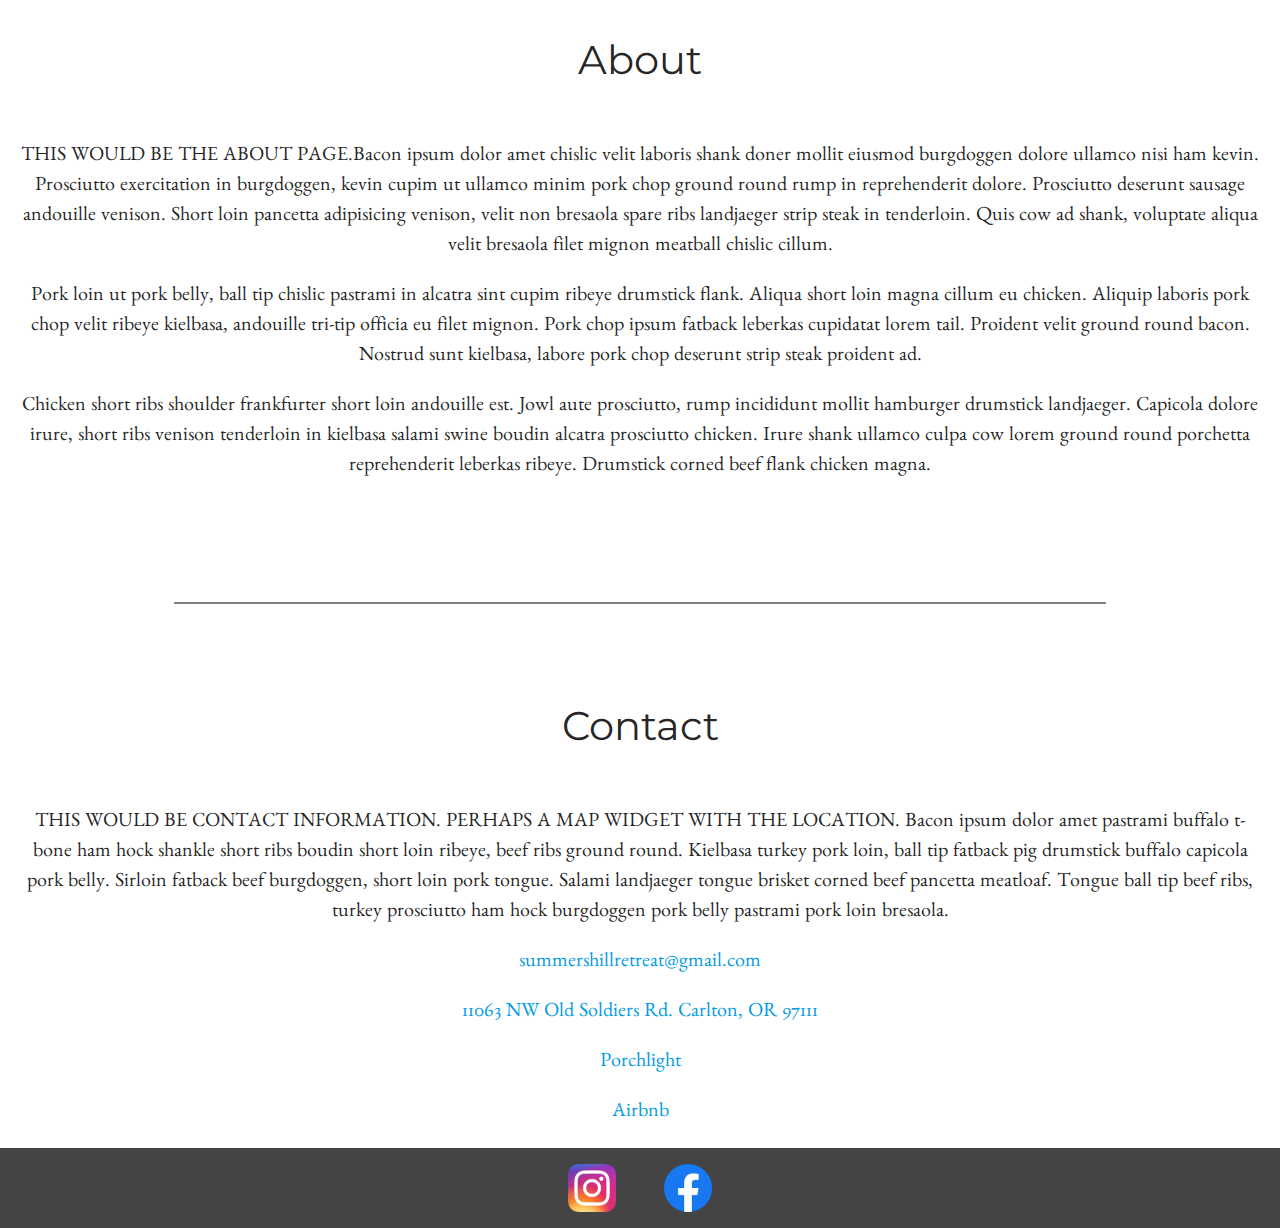
==== commit ef93f039: "updated header, and nav header" ====
--- a/index.html
+++ b/index.html
@@ -23,7 +23,8 @@
 
 <body  id="home" class="body">
 	<div class="header">
-		<div class="header-name">Summers Hill</div>
+		<div class="header-name not-mobile">Summers Hill Wine Country Retreat</div>
+		<div class="header-name mobile">Summers Hill Retreat</div>
 		<a href="#" data-target="mobile-demo" class="sidenav-trigger"><i class="side-nav-menu material-icons">menu</i></a>
 		<ul id="nav">
 			<li class="nav-item selected"><a href="#home">Home</a></li>
@@ -39,7 +40,7 @@
 	</div>
 	<ul class="sidenav" id="mobile-demo">
 		<!-- REMOVED 'X' <i class="side-nav-close sidenav-close material-icons">clear</i> -->
-		<li class="nav-item-header">Summers Hill</li>
+		<li class="nav-item-header">Summers Hill Retreat</li>
 		<li class="nav-item"><a class="sidenav-close" href="#home">Home</a></li>
 		<li class="nav-item"><a class="sidenav-close" href="#overview">Overview</a></li>
 		<li class="nav-item"><a class="sidenav-close" href="#gallery">Gallery</a></li>
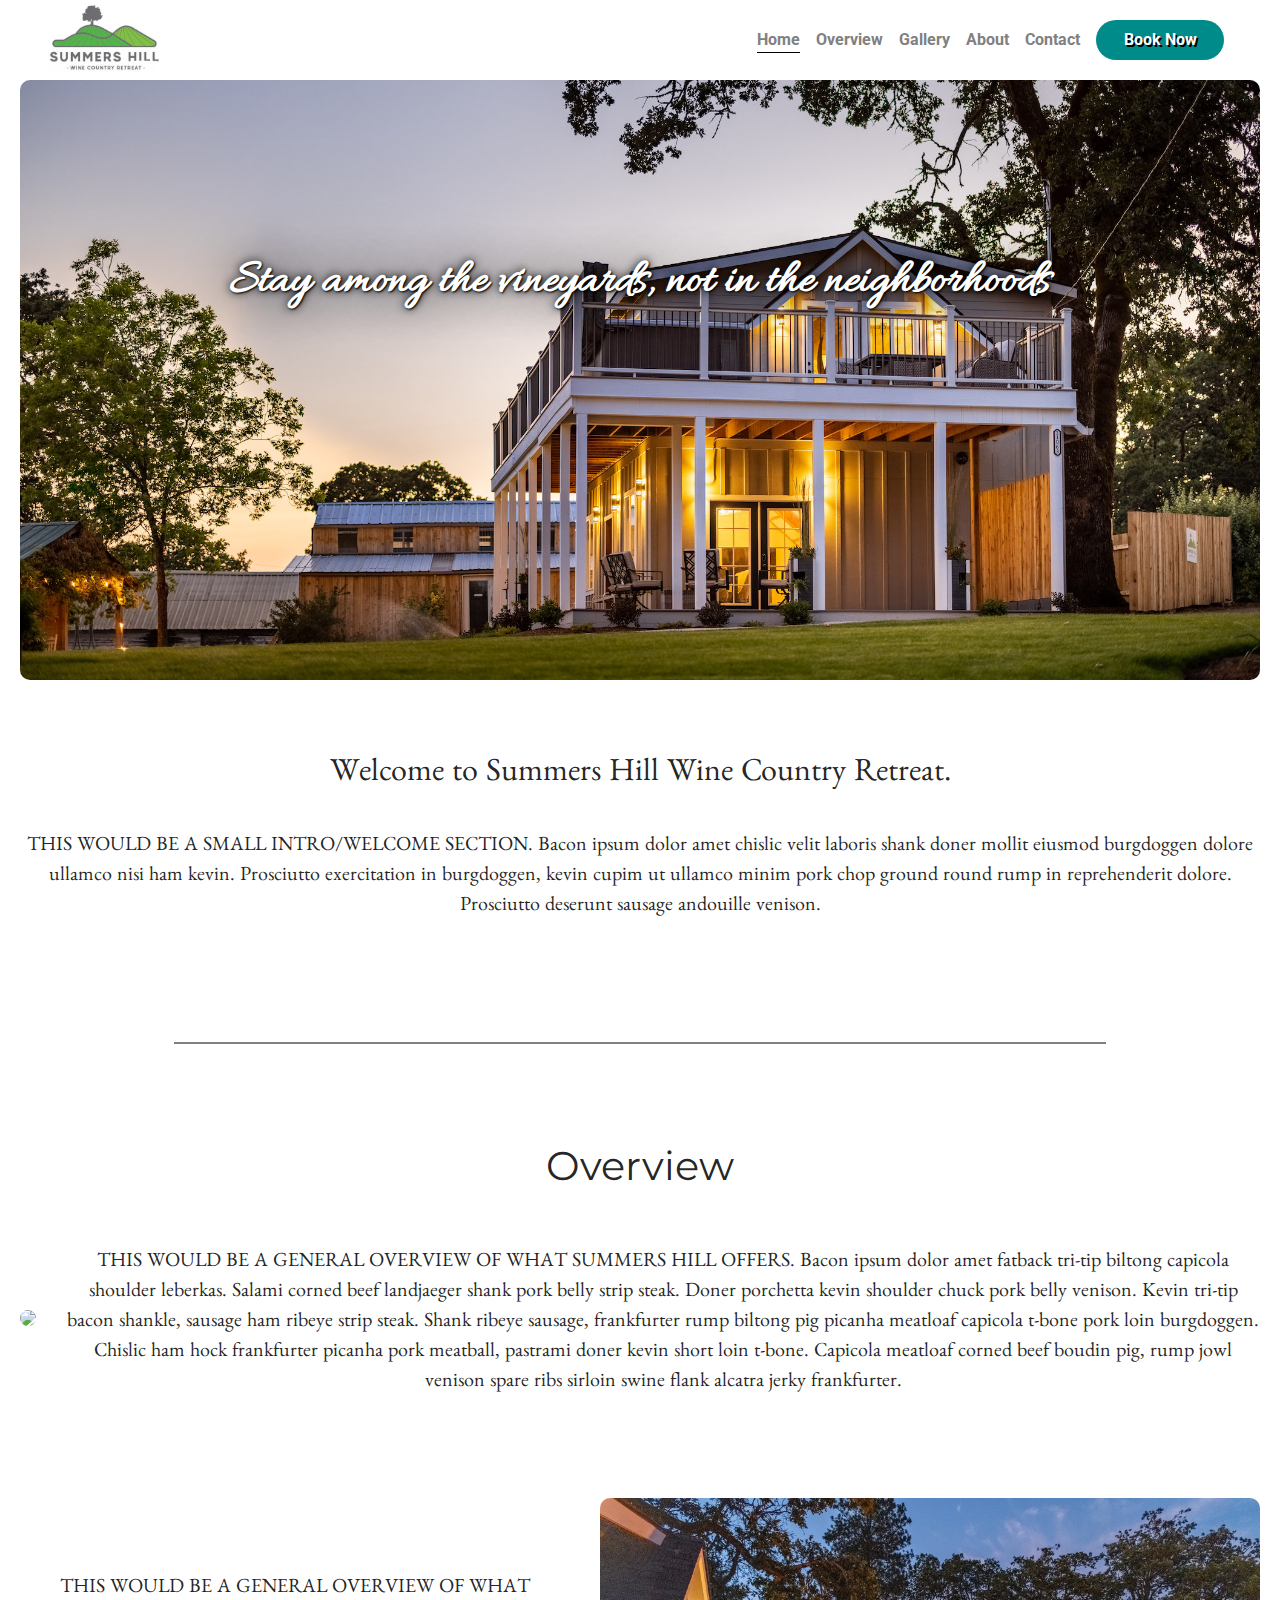
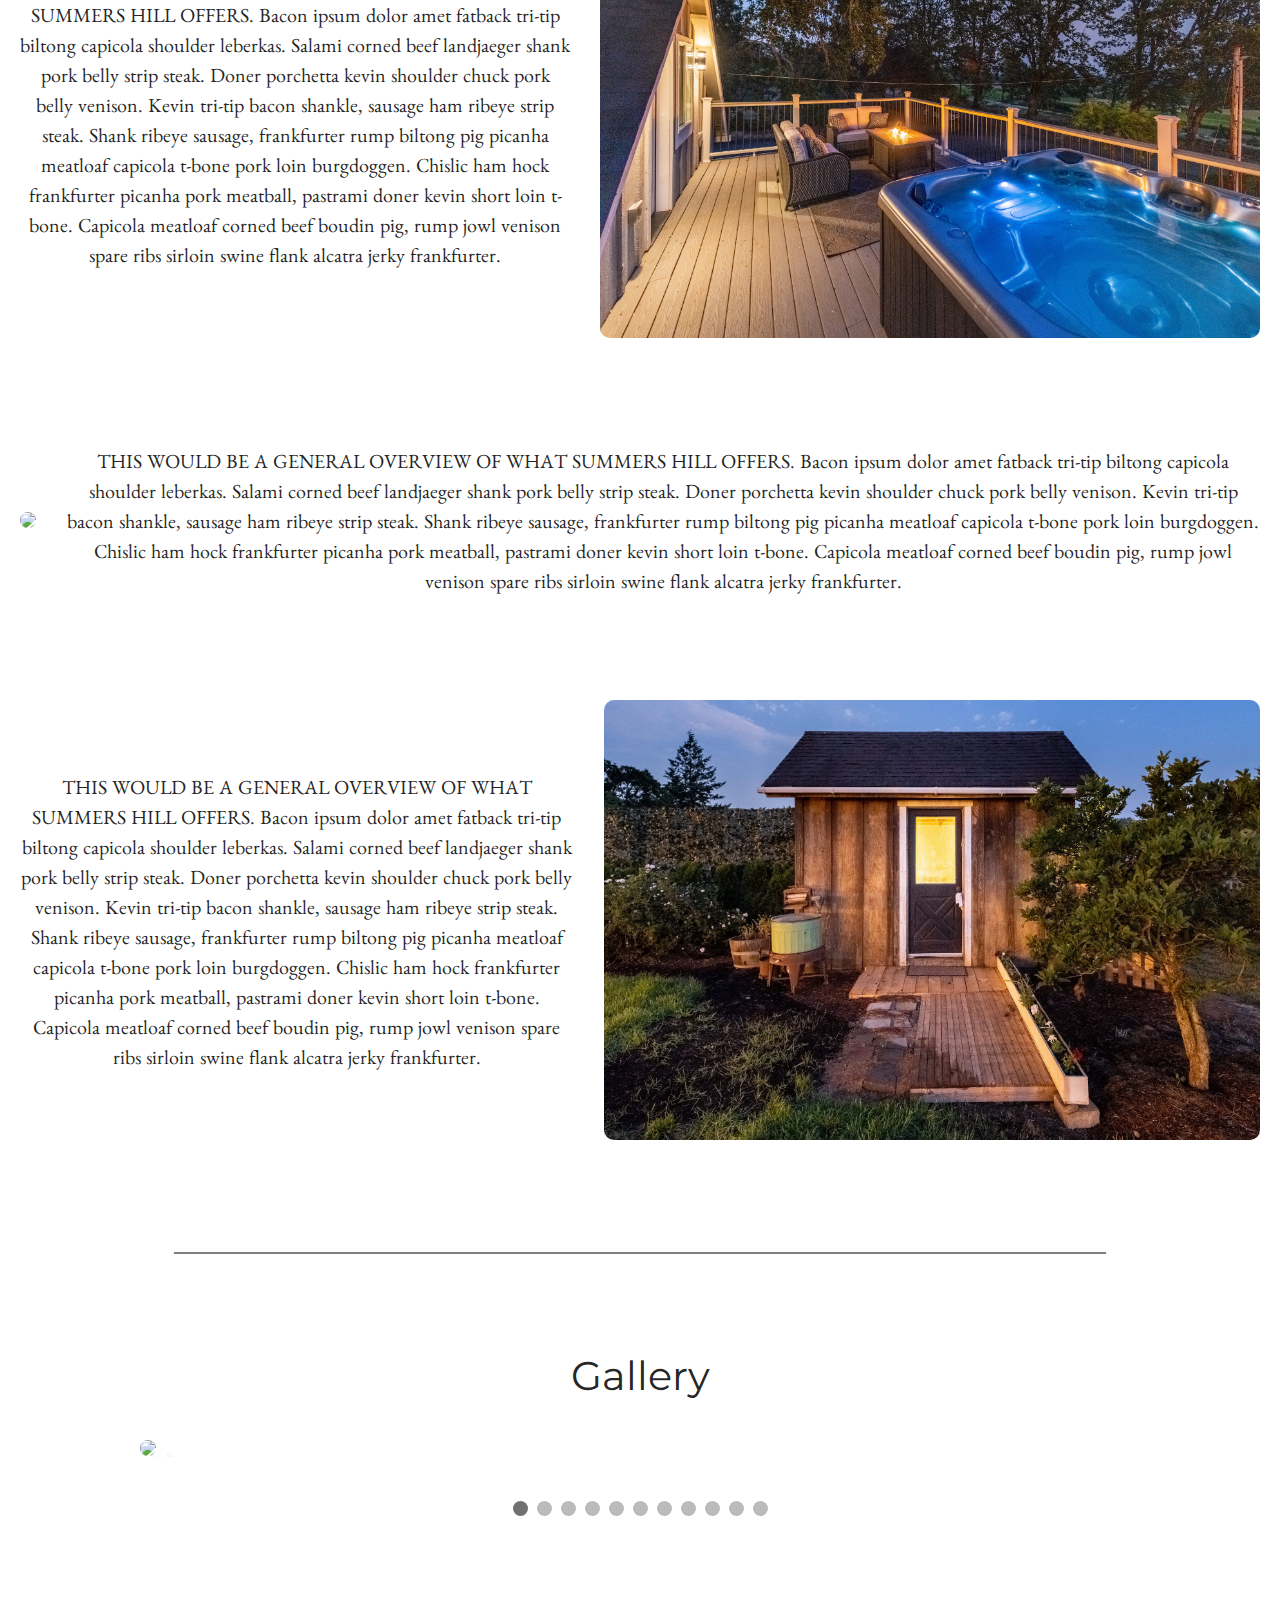
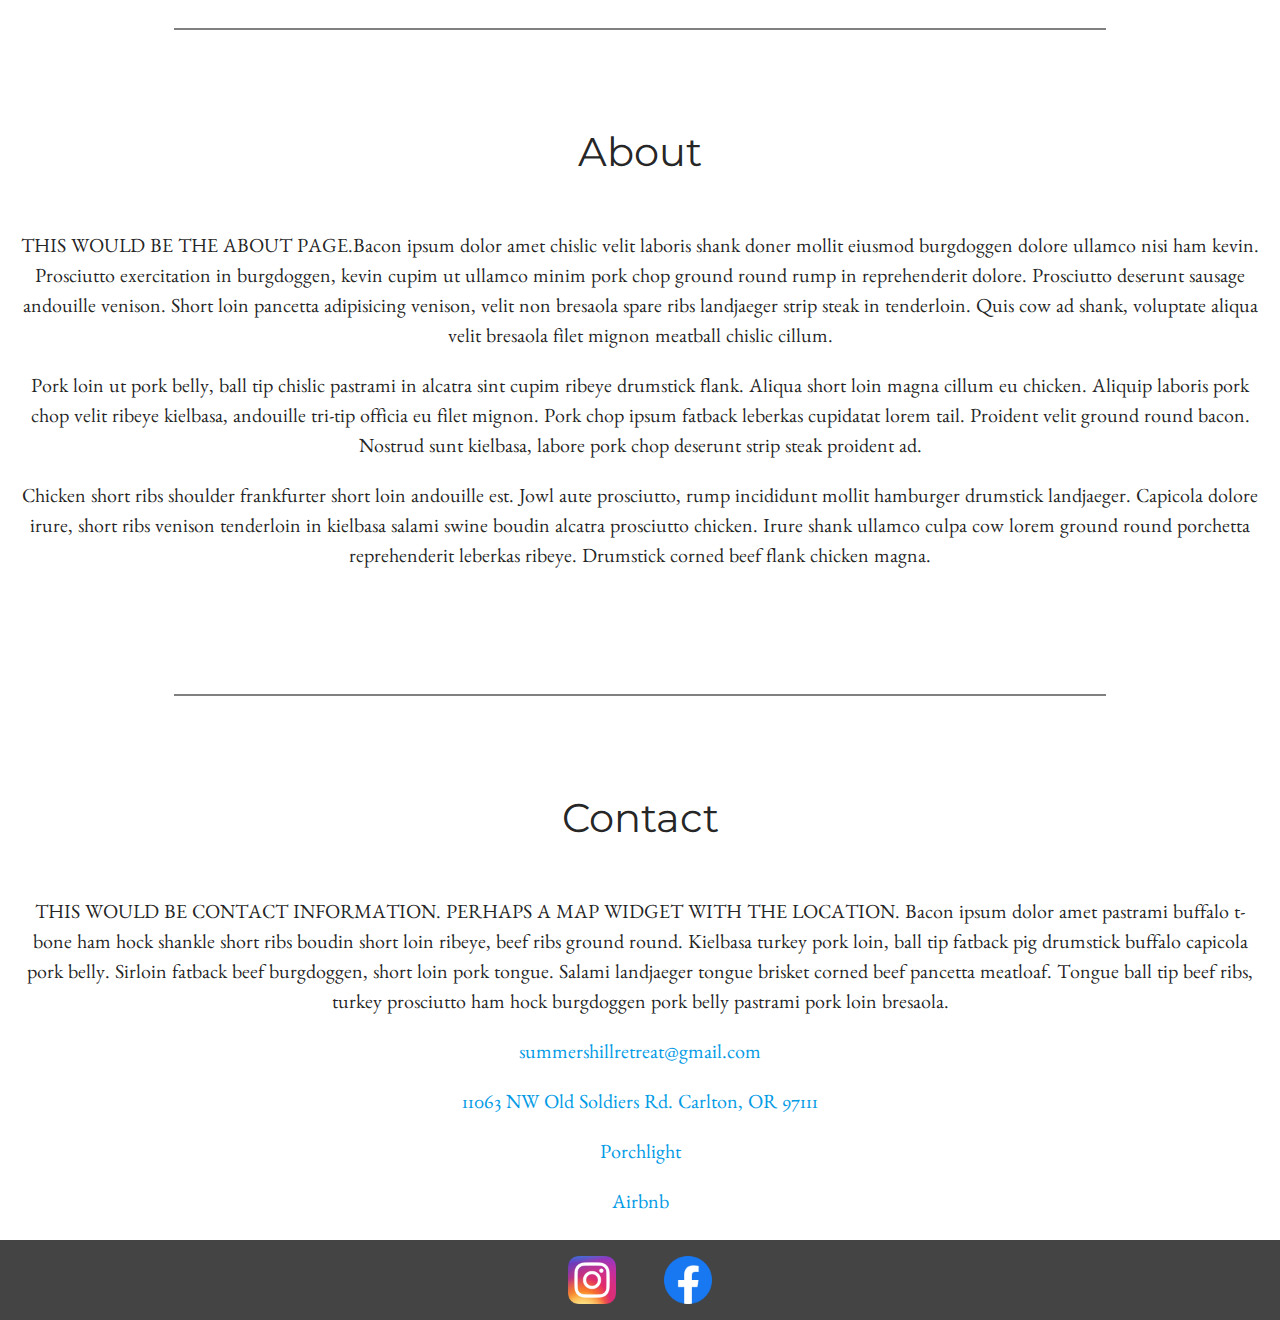
==== commit dd63773b: "updated icons, favicon, and updated breakpoints for ipads" ====
--- a/index.html
+++ b/index.html
@@ -10,10 +10,10 @@
 	<link href="https://fonts.googleapis.com/icon?family=Material+Icons" rel="stylesheet">
 	<link rel="stylesheet" href="css/normalize.css">
 	<link rel="stylesheet" type="text/css" href="css/index.css">
-	<link rel="apple-touch-icon" sizes="60x60" href="./lib/assets/favicon_package_v0.16/apple-touch-icon.png">
-	<link rel="icon" type="image/png" sizes="32x32" href="./lib/assets/favicon_package_v0.16/favicon-32x32.png">
-	<link rel="icon" type="image/png" sizes="16x16" href="./lib/assets/favicon_package_v0.16/favicon-16x16.png">
-	<link rel="manifest" href="./lib/assets/favicon_package_v0.16/site.webmanifest">
+	<link rel="apple-touch-icon" sizes="60x60" href="./lib/assets/favicon_io/apple-touch-icon.png">
+	<link rel="icon" type="image/png" sizes="32x32" href="./lib/assets/favicon_io/favicon-32x32.png">
+	<link rel="icon" type="image/png" sizes="16x16" href="./lib/assets/favicon_io/favicon-16x16.png">
+	<link rel="manifest" href="./lib/assets/favicon_io/site.webmanifest">
 	<link rel="mask-icon" href="./lib/assets/favicon_package_v0.16/safari-pinned-tab.svg" color="#5bbad5">
 	<meta name="msapplication-TileColor" content="#da532c">
 	<meta name="theme-color" content="#ffffff">	
@@ -23,8 +23,12 @@
 
 <body  id="home" class="body">
 	<div class="header">
-		<div class="header-name not-mobile">Summers Hill Wine Country Retreat</div>
-		<div class="header-name mobile">Summers Hill Retreat</div>
+		<div class="header-name not-mobile">
+			<img class="shwct_icon" src="lib/assets/shwct_icon.jpg" />
+		</div>
+		<div class="header-name mobile">
+			<img class="shwct_icon" src="lib/assets/shwct_icon.jpg" />
+		</div>
 		<a href="#" data-target="mobile-demo" class="sidenav-trigger"><i class="side-nav-menu material-icons">menu</i></a>
 		<ul id="nav">
 			<li class="nav-item selected"><a href="#home">Home</a></li>
@@ -57,6 +61,7 @@
 			<p class="welcome-sign">Stay among the vineyards, not in the neighborhoods</p>
 		</section>
 		<section id="intro">
+			<p class="welcome-text">Welcome to Summers Hill Wine Country Retreat.</p>
 			<p>THIS WOULD BE A SMALL INTRO/WELCOME SECTION. Bacon ipsum dolor amet chislic velit laboris shank doner mollit eiusmod burgdoggen dolore ullamco nisi ham kevin. Prosciutto exercitation in burgdoggen, kevin cupim ut ullamco minim pork chop ground round rump in reprehenderit dolore. Prosciutto deserunt sausage andouille venison.</p>
 		</section>
 		<hr />
--- a/css/index.css
+++ b/css/index.css
@@ -64,6 +64,10 @@
 	.header-name {
 		font-family: 'Benne', serif;
 		font-size: x-large;
+		height: 2.25em;
+	}
+	.shwct_icon {
+		width: 3.5em;
 	}
 	#nav {
 		display: none;
@@ -131,6 +135,9 @@
 		width: 100%;
 		padding: 0 1em 0 1em;
 	}
+	.welcome-text {
+		font-size: x-large;
+	}
 	#intro, #about, #overview, #contact {
 		text-align: center;
 	}
@@ -285,8 +292,15 @@
 		margin-right: 1em;
 	}
 }
-
-@media screen and (min-width: 769px) {
+@media screen and (min-width: 768px) {
+	.overview-image {
+		height: 20em;
+	}
+	.insta {
+		margin-right: 3em;
+	}
+}
+@media screen and (min-width: 1024px) {
 	hr {
 		margin: 5em auto 5em auto;
 	}
@@ -373,6 +387,9 @@
 		padding: 0;
 		top: 22%;
 	}
+	.welcome-text {
+		font-size: xx-large;
+	}
 	#intro {
 		margin: 2em auto auto auto;
 	}
@@ -398,8 +415,5 @@
 	.overview-image-container-left {
 		margin-left: 1.5em;
 	}
-	.insta {
-		margin-right: 3em;
-	}
 
 }